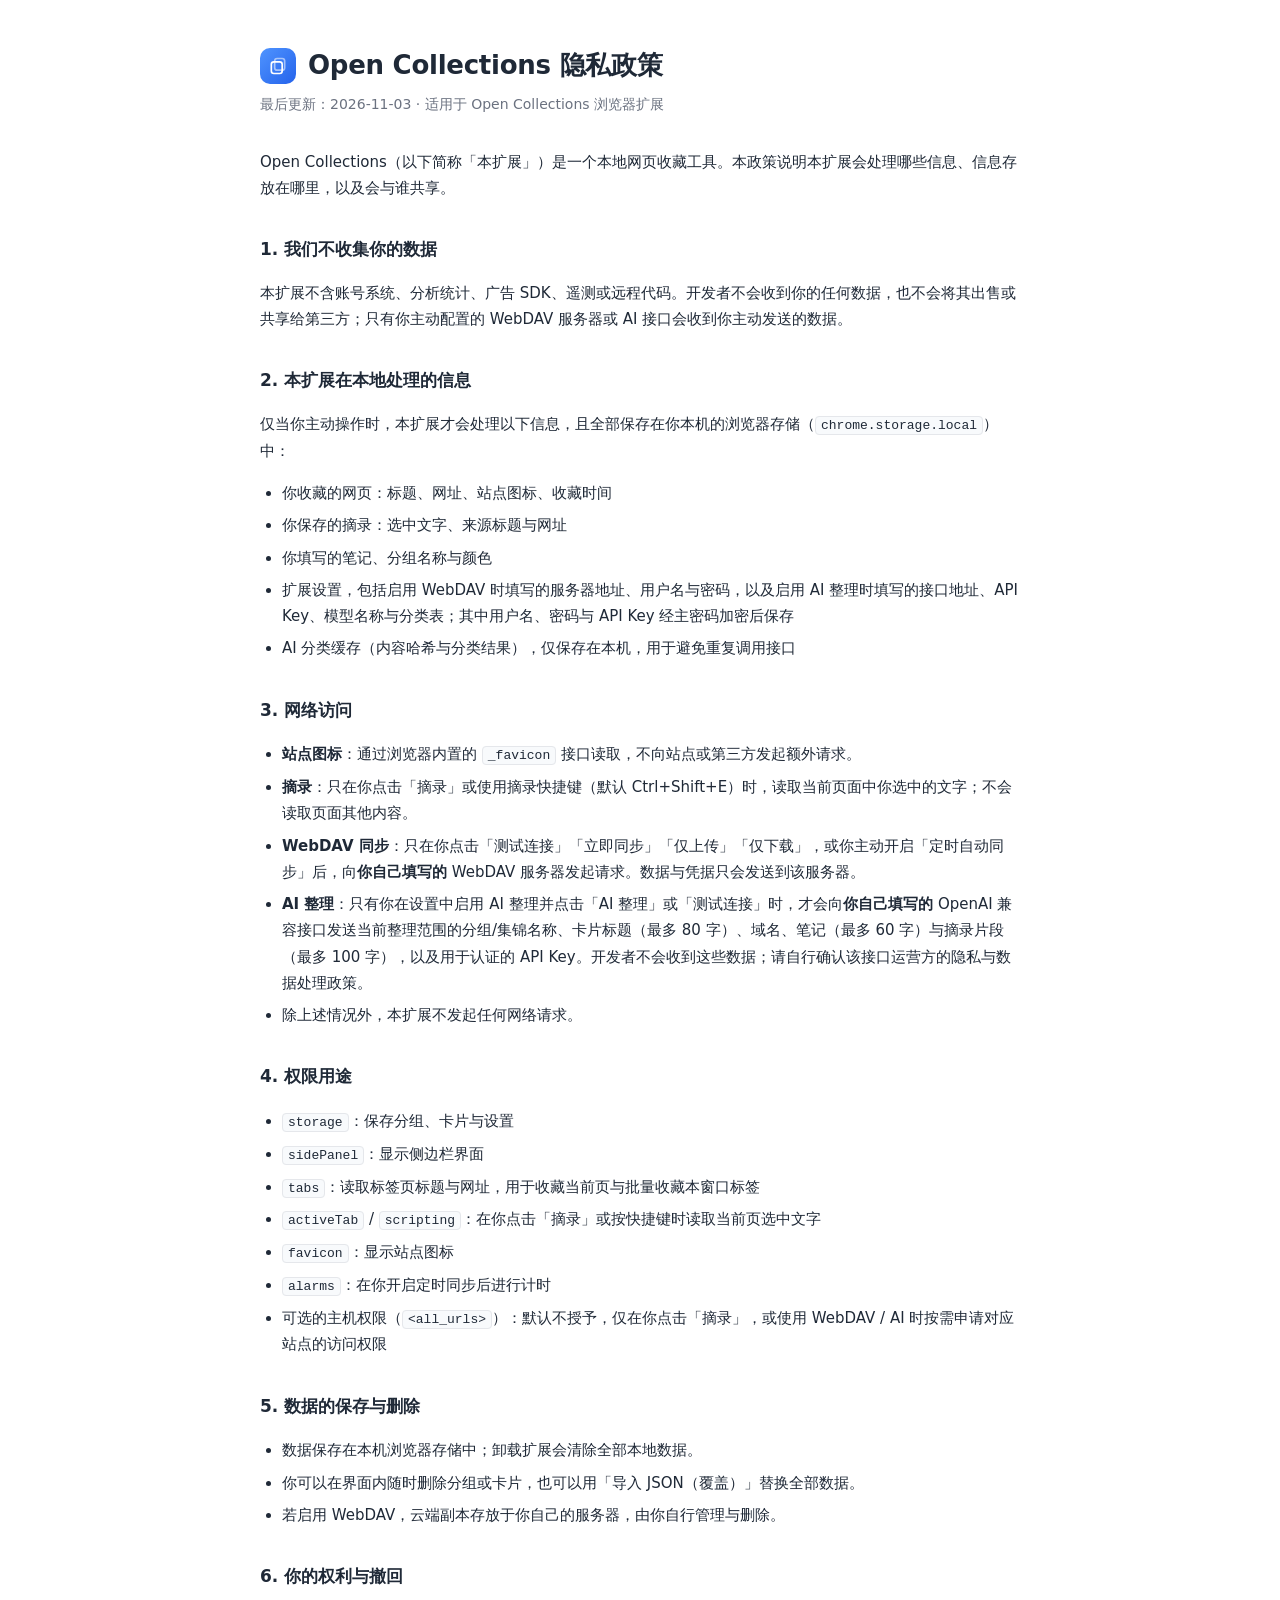
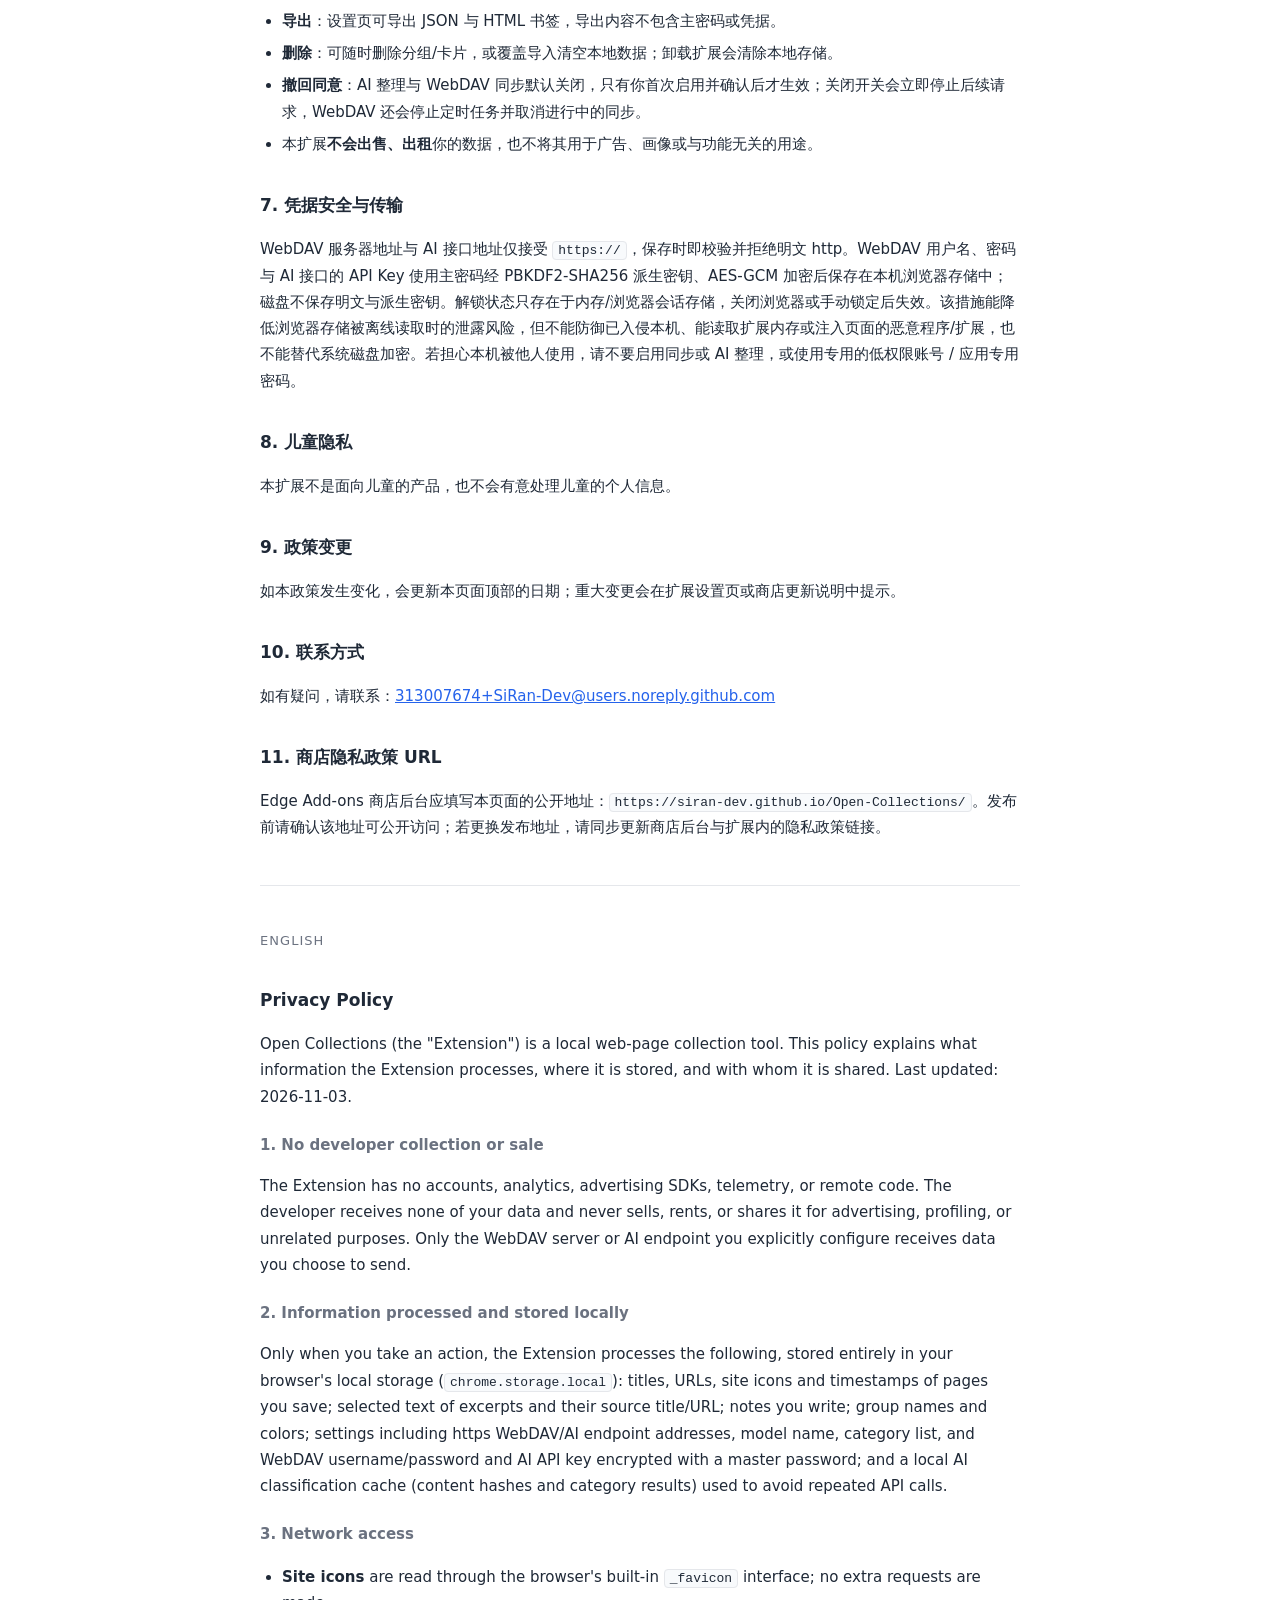
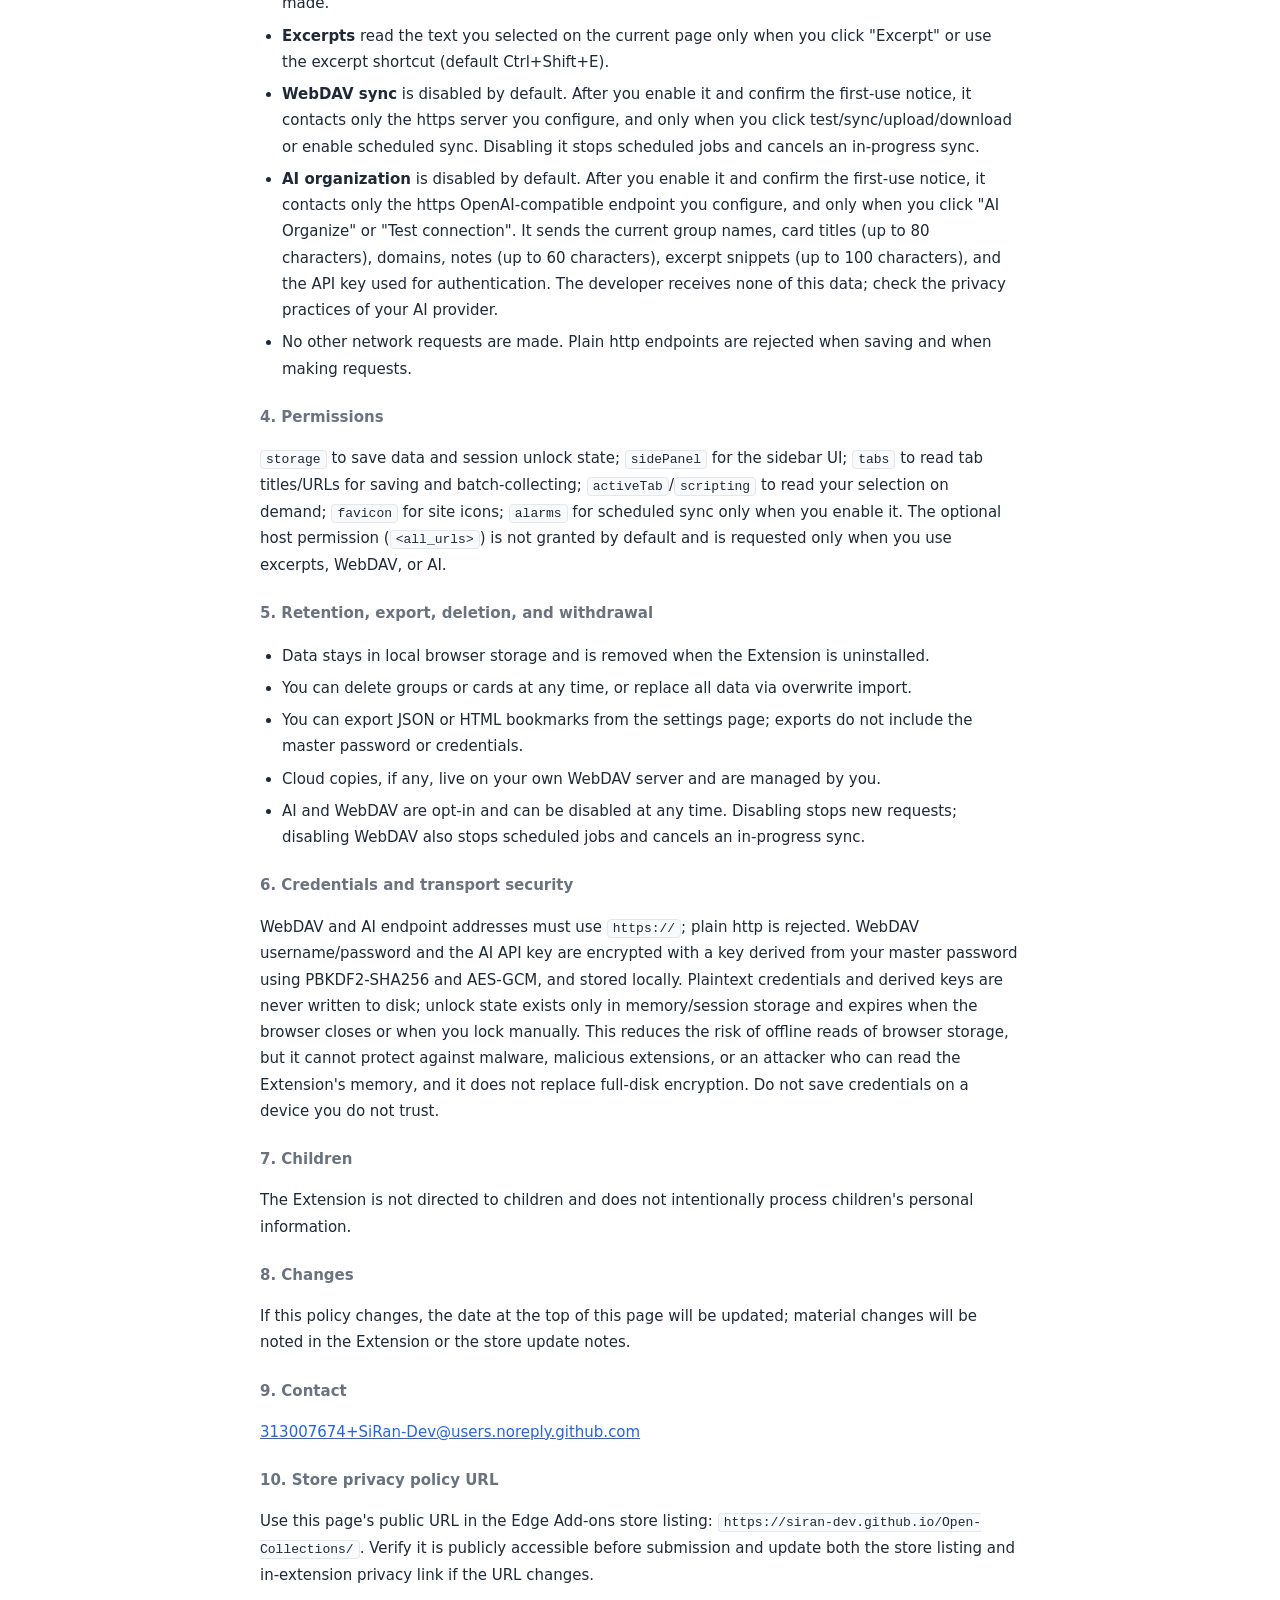
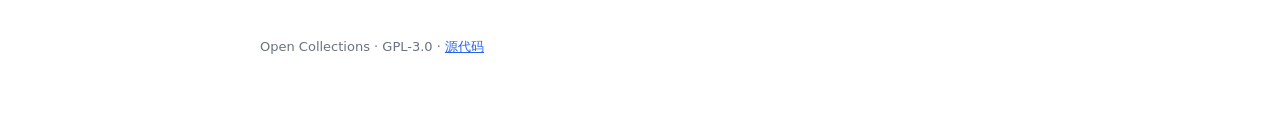
==== docs/index.html @ 5f670948 "fix: 独立窗口 1200×850 并修复分组栏自动消失；统一命令文案 窗口（紧急）：默认 1200×850、屏幕可用区域 92% 上限、bounds schema v2 使旧尺寸记忆失效一次、st" ====
<!DOCTYPE html>
<html lang="zh-CN">
<head>
<meta charset="UTF-8" />
<meta name="viewport" content="width=device-width, initial-scale=1.0" />
<title>Open Collections — 隐私政策 / Privacy Policy</title>
<style>
  :root {
    --bg: #ffffff;
    --fg: #1f2937;
    --muted: #6b7280;
    --line: #e5e7eb;
    --accent: #2563eb;
    --soft: #f8fafc;
  }
  @media (prefers-color-scheme: dark) {
    :root {
      --bg: #0f172a;
      --fg: #e2e8f0;
      --muted: #94a3b8;
      --line: #1e293b;
      --accent: #60a5fa;
      --soft: #111c30;
    }
  }
  * { box-sizing: border-box; }
  body {
    margin: 0;
    padding: 48px 20px 72px;
    background: var(--bg);
    color: var(--fg);
    font-family: -apple-system, BlinkMacSystemFont, "Segoe UI", "Microsoft YaHei", system-ui, sans-serif;
    line-height: 1.75;
    -webkit-font-smoothing: antialiased;
  }
  main { max-width: 760px; margin: 0 auto; }
  header { display: flex; align-items: center; gap: 12px; margin-bottom: 8px; }
  .mark {
    width: 36px; height: 36px; border-radius: 10px;
    background: linear-gradient(135deg, #4f94ff, #2563eb);
    display: flex; align-items: center; justify-content: center;
    flex: none;
  }
  .mark svg { width: 20px; height: 20px; }
  h1 { font-size: 26px; line-height: 1.3; margin: 0; letter-spacing: -.01em; }
  .updated { color: var(--muted); font-size: 14px; margin: 4px 0 32px; }
  h2 { font-size: 17px; margin: 34px 0 10px; }
  h3 { font-size: 15px; margin: 22px 0 8px; color: var(--muted); font-weight: 600; }
  p, li { font-size: 15px; }
  ul { padding-left: 22px; }
  li { margin: 6px 0; }
  a { color: var(--accent); }
  code {
    font-family: ui-monospace, SFMono-Regular, Menlo, Consolas, monospace;
    font-size: 13px;
    background: var(--soft);
    border: 1px solid var(--line);
    border-radius: 4px;
    padding: 1px 5px;
  }
  hr { border: none; border-top: 1px solid var(--line); margin: 44px 0; }
  .lang { color: var(--muted); font-size: 13px; text-transform: uppercase; letter-spacing: .08em; }
  footer { margin-top: 48px; color: var(--muted); font-size: 13px; }
</style>
</head>
<body>
<main>
  <header>
    <span class="mark" aria-hidden="true">
      <svg viewBox="0 0 24 24" fill="none" stroke="#fff" stroke-width="2" stroke-linecap="round" stroke-linejoin="round">
        <rect x="8" y="3" width="12" height="14" rx="3" opacity=".55"/>
        <rect x="4" y="7" width="13" height="14" rx="3"/>
      </svg>
    </span>
    <h1>Open Collections 隐私政策</h1>
  </header>
  <p class="updated">最后更新：2026-11-03 · 适用于 Open Collections 浏览器扩展</p>

  <p>Open Collections（以下简称「本扩展」）是一个本地网页收藏工具。本政策说明本扩展会处理哪些信息、信息存放在哪里，以及会与谁共享。</p>

  <h2>1. 我们不收集你的数据</h2>
  <p>本扩展不含账号系统、分析统计、广告 SDK、遥测或远程代码。开发者不会收到你的任何数据，也不会将其出售或共享给第三方；只有你主动配置的 WebDAV 服务器或 AI 接口会收到你主动发送的数据。</p>

  <h2>2. 本扩展在本地处理的信息</h2>
  <p>仅当你主动操作时，本扩展才会处理以下信息，且全部保存在你本机的浏览器存储（<code>chrome.storage.local</code>）中：</p>
  <ul>
    <li>你收藏的网页：标题、网址、站点图标、收藏时间</li>
    <li>你保存的摘录：选中文字、来源标题与网址</li>
    <li>你填写的笔记、分组名称与颜色</li>
    <li>扩展设置，包括启用 WebDAV 时填写的服务器地址、用户名与密码，以及启用 AI 整理时填写的接口地址、API Key、模型名称与分类表；其中用户名、密码与 API Key 经主密码加密后保存</li>
    <li>AI 分类缓存（内容哈希与分类结果），仅保存在本机，用于避免重复调用接口</li>
</ul>

  <h2>3. 网络访问</h2>
  <ul>
    <li><strong>站点图标</strong>：通过浏览器内置的 <code>_favicon</code> 接口读取，不向站点或第三方发起额外请求。</li>
    <li><strong>摘录</strong>：只在你点击「摘录」或使用摘录快捷键（默认 Ctrl+Shift+E）时，读取当前页面中你选中的文字；不会读取页面其他内容。</li>
    <li><strong>WebDAV 同步</strong>：只在你点击「测试连接」「立即同步」「仅上传」「仅下载」，或你主动开启「定时自动同步」后，向<strong>你自己填写的</strong> WebDAV 服务器发起请求。数据与凭据只会发送到该服务器。</li>
    <li><strong>AI 整理</strong>：只有你在设置中启用 AI 整理并点击「AI 整理」或「测试连接」时，才会向<strong>你自己填写的</strong> OpenAI 兼容接口发送当前整理范围的分组/集锦名称、卡片标题（最多 80 字）、域名、笔记（最多 60 字）与摘录片段（最多 100 字），以及用于认证的 API Key。开发者不会收到这些数据；请自行确认该接口运营方的隐私与数据处理政策。</li>
    <li>除上述情况外，本扩展不发起任何网络请求。</li>
  </ul>

  <h2>4. 权限用途</h2>
  <ul>
    <li><code>storage</code>：保存分组、卡片与设置</li>
    <li><code>sidePanel</code>：显示侧边栏界面</li>
    <li><code>tabs</code>：读取标签页标题与网址，用于收藏当前页与批量收藏本窗口标签</li>
    <li><code>activeTab</code> / <code>scripting</code>：在你点击「摘录」或按快捷键时读取当前页选中文字</li>
    <li><code>favicon</code>：显示站点图标</li>
    <li><code>alarms</code>：在你开启定时同步后进行计时</li>
    <li>可选的主机权限（<code>&lt;all_urls&gt;</code>）：默认不授予，仅在你点击「摘录」，或使用 WebDAV / AI 时按需申请对应站点的访问权限</li>
  </ul>

  <h2>5. 数据的保存与删除</h2>
  <ul>
    <li>数据保存在本机浏览器存储中；卸载扩展会清除全部本地数据。</li>
    <li>你可以在界面内随时删除分组或卡片，也可以用「导入 JSON（覆盖）」替换全部数据。</li>
    <li>若启用 WebDAV，云端副本存放于你自己的服务器，由你自行管理与删除。</li>
  </ul>

  <h2>6. 你的权利与撤回</h2>
  <ul>
    <li><strong>导出</strong>：设置页可导出 JSON 与 HTML 书签，导出内容不包含主密码或凭据。</li>
    <li><strong>删除</strong>：可随时删除分组/卡片，或覆盖导入清空本地数据；卸载扩展会清除本地存储。</li>
    <li><strong>撤回同意</strong>：AI 整理与 WebDAV 同步默认关闭，只有你首次启用并确认后才生效；关闭开关会立即停止后续请求，WebDAV 还会停止定时任务并取消进行中的同步。</li>
    <li>本扩展<strong>不会出售、出租</strong>你的数据，也不将其用于广告、画像或与功能无关的用途。</li>
  </ul>

  <h2>7. 凭据安全与传输</h2>
  <p>WebDAV 服务器地址与 AI 接口地址仅接受 <code>https://</code>，保存时即校验并拒绝明文 http。WebDAV 用户名、密码与 AI 接口的 API Key 使用主密码经 PBKDF2-SHA256 派生密钥、AES-GCM 加密后保存在本机浏览器存储中；磁盘不保存明文与派生密钥。解锁状态只存在于内存/浏览器会话存储，关闭浏览器或手动锁定后失效。该措施能降低浏览器存储被离线读取时的泄露风险，但不能防御已入侵本机、能读取扩展内存或注入页面的恶意程序/扩展，也不能替代系统磁盘加密。若担心本机被他人使用，请不要启用同步或 AI 整理，或使用专用的低权限账号 / 应用专用密码。</p>

  <h2>8. 儿童隐私</h2>
  <p>本扩展不是面向儿童的产品，也不会有意处理儿童的个人信息。</p>

  <h2>9. 政策变更</h2>
  <p>如本政策发生变化，会更新本页面顶部的日期；重大变更会在扩展设置页或商店更新说明中提示。</p>

  <h2>10. 联系方式</h2>
  <p>如有疑问，请联系：<a href="mailto:313007674+SiRan-Dev@users.noreply.github.com">313007674+SiRan-Dev@users.noreply.github.com</a></p>

  <h2>11. 商店隐私政策 URL</h2>
  <p>Edge Add-ons 商店后台应填写本页面的公开地址：<code>https://siran-dev.github.io/Open-Collections/</code>。发布前请确认该地址可公开访问；若更换发布地址，请同步更新商店后台与扩展内的隐私政策链接。</p>

  <hr />

  <p class="lang">English</p>
  <h2>Privacy Policy</h2>
  <p>Open Collections (the "Extension") is a local web-page collection tool. This policy explains what information the Extension processes, where it is stored, and with whom it is shared. Last updated: 2026-11-03.</p>

  <h3>1. No developer collection or sale</h3>
  <p>The Extension has no accounts, analytics, advertising SDKs, telemetry, or remote code. The developer receives none of your data and never sells, rents, or shares it for advertising, profiling, or unrelated purposes. Only the WebDAV server or AI endpoint you explicitly configure receives data you choose to send.</p>

  <h3>2. Information processed and stored locally</h3>
  <p>Only when you take an action, the Extension processes the following, stored entirely in your browser's local storage (<code>chrome.storage.local</code>): titles, URLs, site icons and timestamps of pages you save; selected text of excerpts and their source title/URL; notes you write; group names and colors; settings including https WebDAV/AI endpoint addresses, model name, category list, and WebDAV username/password and AI API key encrypted with a master password; and a local AI classification cache (content hashes and category results) used to avoid repeated API calls.</p>

  <h3>3. Network access</h3>
  <ul>
    <li><strong>Site icons</strong> are read through the browser's built-in <code>_favicon</code> interface; no extra requests are made.</li>
    <li><strong>Excerpts</strong> read the text you selected on the current page only when you click "Excerpt" or use the excerpt shortcut (default Ctrl+Shift+E).</li>
    <li><strong>WebDAV sync</strong> is disabled by default. After you enable it and confirm the first-use notice, it contacts only the https server you configure, and only when you click test/sync/upload/download or enable scheduled sync. Disabling it stops scheduled jobs and cancels an in-progress sync.</li>
    <li><strong>AI organization</strong> is disabled by default. After you enable it and confirm the first-use notice, it contacts only the https OpenAI-compatible endpoint you configure, and only when you click "AI Organize" or "Test connection". It sends the current group names, card titles (up to 80 characters), domains, notes (up to 60 characters), excerpt snippets (up to 100 characters), and the API key used for authentication. The developer receives none of this data; check the privacy practices of your AI provider.</li>
    <li>No other network requests are made. Plain http endpoints are rejected when saving and when making requests.</li>
  </ul>

  <h3>4. Permissions</h3>
  <p><code>storage</code> to save data and session unlock state; <code>sidePanel</code> for the sidebar UI; <code>tabs</code> to read tab titles/URLs for saving and batch-collecting; <code>activeTab</code>/<code>scripting</code> to read your selection on demand; <code>favicon</code> for site icons; <code>alarms</code> for scheduled sync only when you enable it. The optional host permission (<code>&lt;all_urls&gt;</code>) is not granted by default and is requested only when you use excerpts, WebDAV, or AI.</p>

  <h3>5. Retention, export, deletion, and withdrawal</h3>
  <ul>
    <li>Data stays in local browser storage and is removed when the Extension is uninstalled.</li>
    <li>You can delete groups or cards at any time, or replace all data via overwrite import.</li>
    <li>You can export JSON or HTML bookmarks from the settings page; exports do not include the master password or credentials.</li>
    <li>Cloud copies, if any, live on your own WebDAV server and are managed by you.</li>
    <li>AI and WebDAV are opt-in and can be disabled at any time. Disabling stops new requests; disabling WebDAV also stops scheduled jobs and cancels an in-progress sync.</li>
  </ul>

  <h3>6. Credentials and transport security</h3>
  <p>WebDAV and AI endpoint addresses must use <code>https://</code>; plain http is rejected. WebDAV username/password and the AI API key are encrypted with a key derived from your master password using PBKDF2-SHA256 and AES-GCM, and stored locally. Plaintext credentials and derived keys are never written to disk; unlock state exists only in memory/session storage and expires when the browser closes or when you lock manually. This reduces the risk of offline reads of browser storage, but it cannot protect against malware, malicious extensions, or an attacker who can read the Extension's memory, and it does not replace full-disk encryption. Do not save credentials on a device you do not trust.</p>

  <h3>7. Children</h3>
  <p>The Extension is not directed to children and does not intentionally process children's personal information.</p>

  <h3>8. Changes</h3>
  <p>If this policy changes, the date at the top of this page will be updated; material changes will be noted in the Extension or the store update notes.</p>

  <h3>9. Contact</h3>
  <p><a href="mailto:313007674+SiRan-Dev@users.noreply.github.com">313007674+SiRan-Dev@users.noreply.github.com</a></p>

  <h3>10. Store privacy policy URL</h3>
  <p>Use this page's public URL in the Edge Add-ons store listing: <code>https://siran-dev.github.io/Open-Collections/</code>. Verify it is publicly accessible before submission and update both the store listing and in-extension privacy link if the URL changes.</p>

  <footer>Open Collections · GPL-3.0 · <a href="https://github.com/SiRan-Dev/Open-Collections">源代码</a></footer>
</main>
</body>
</html>
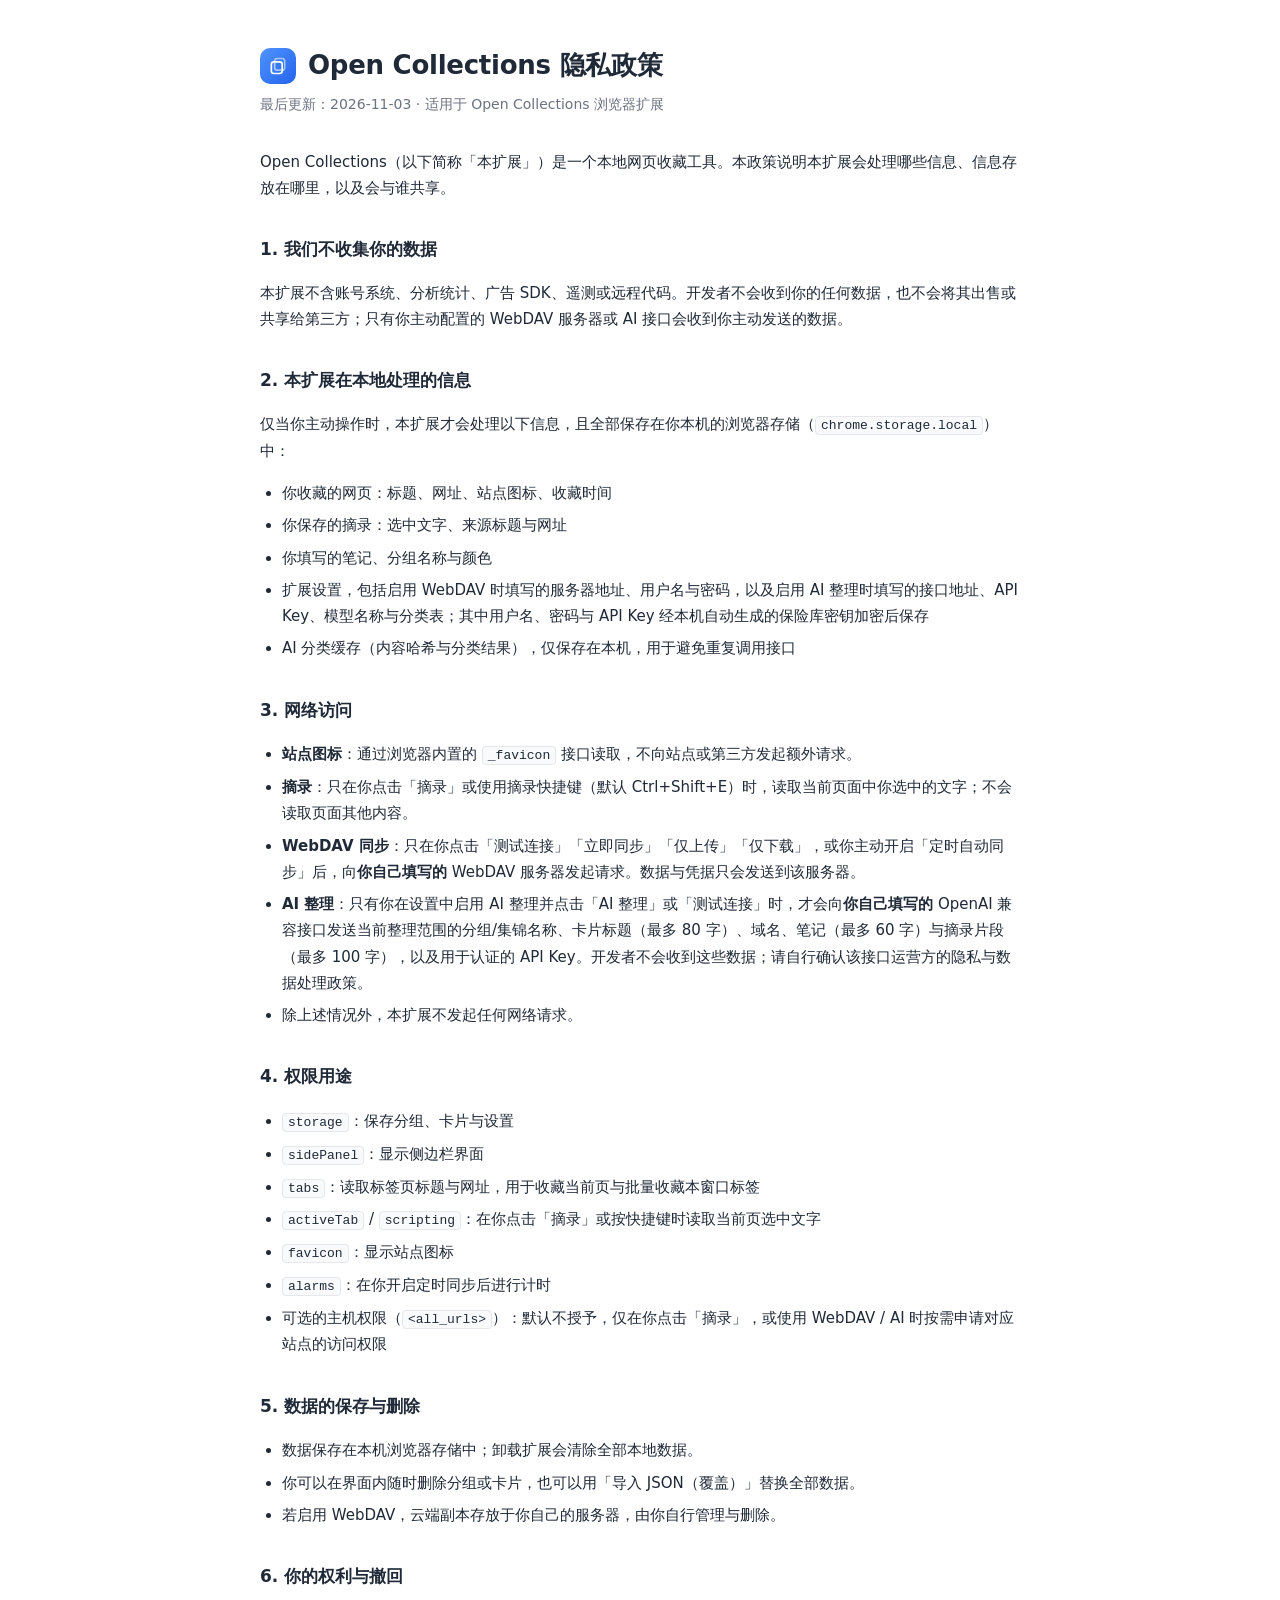
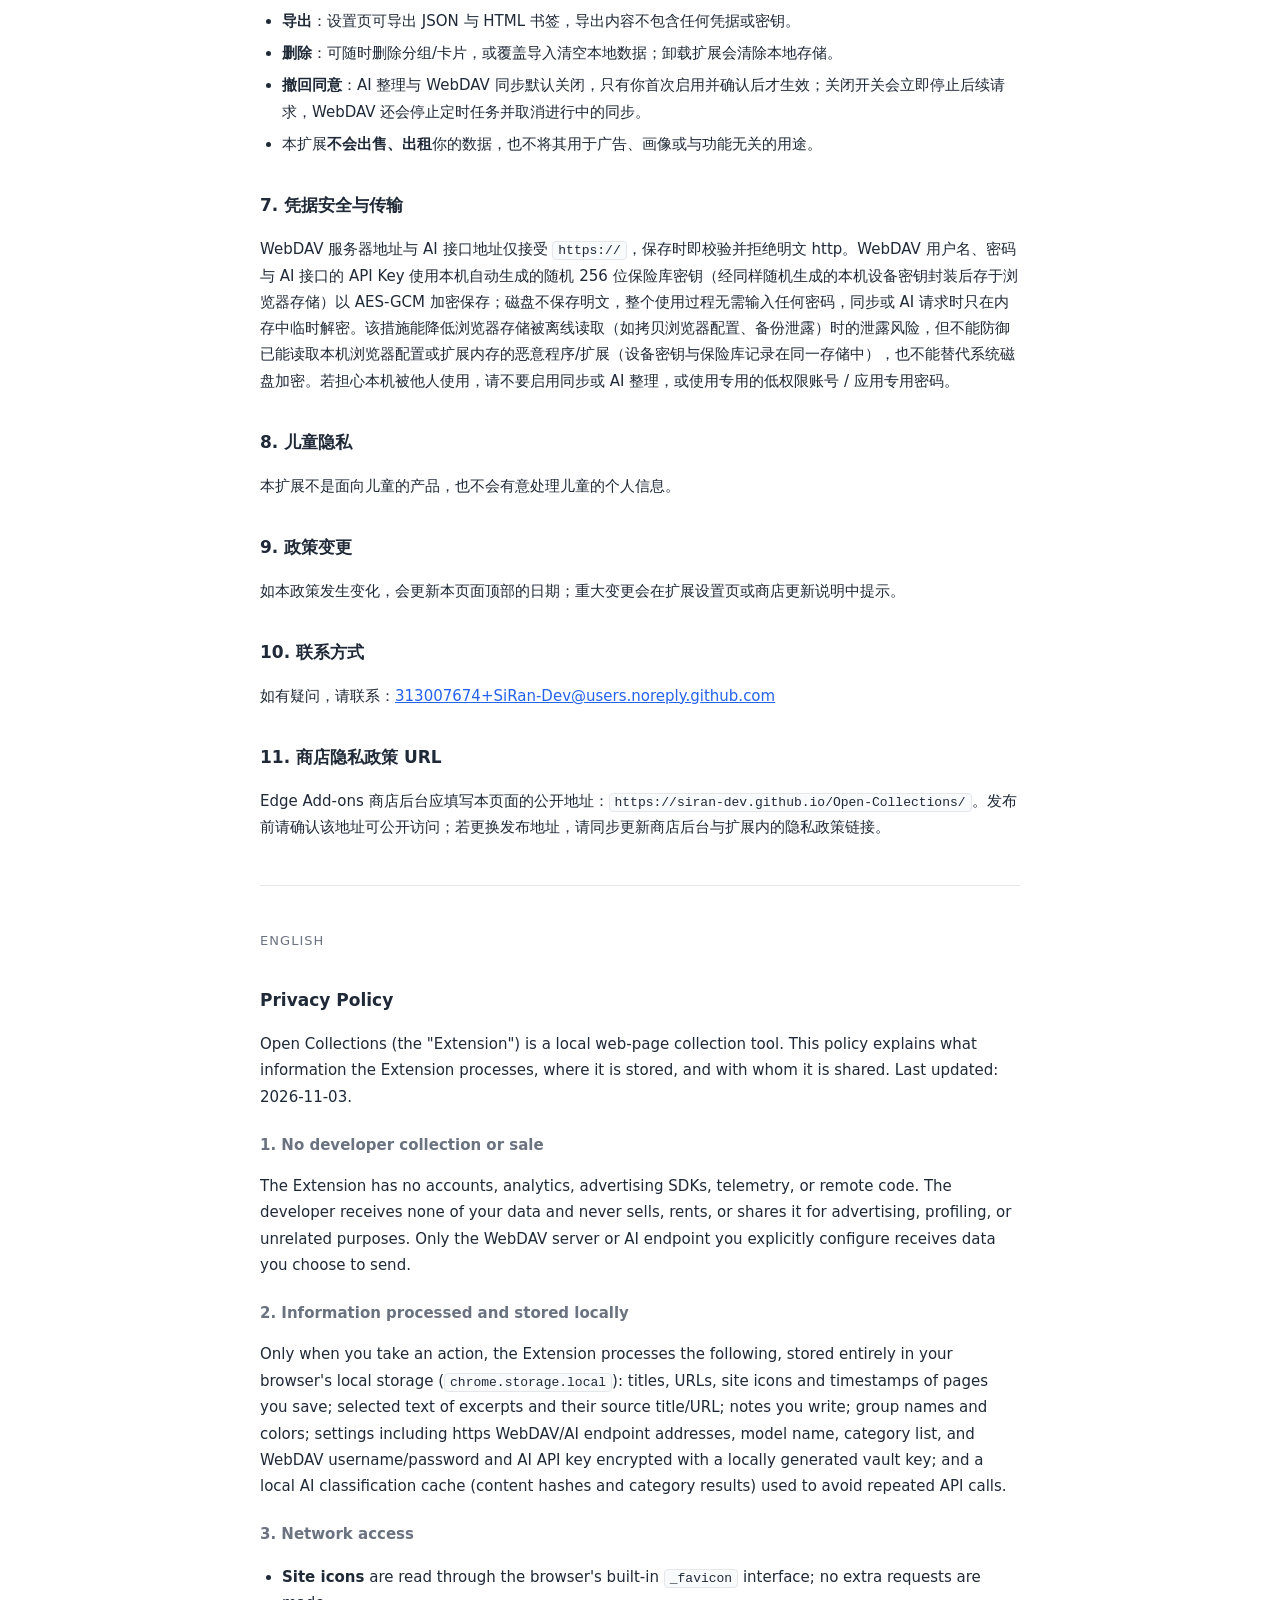
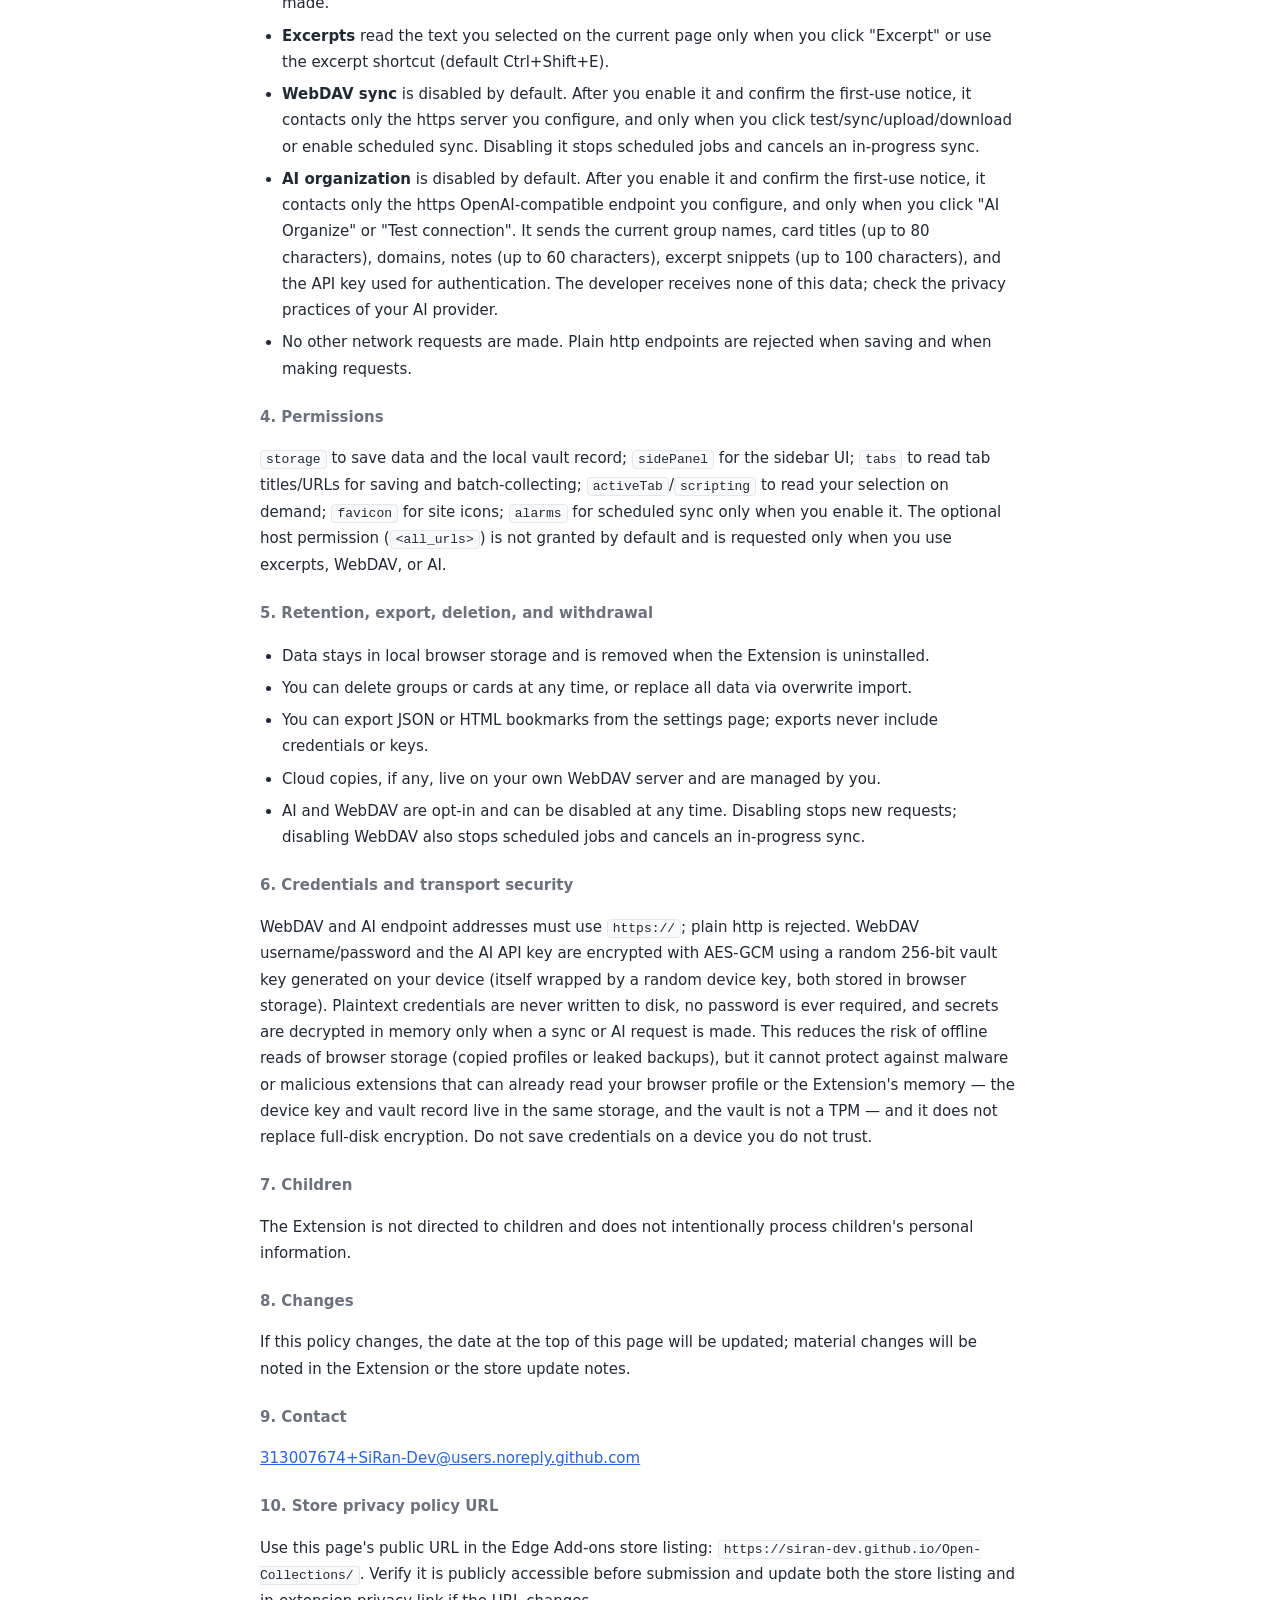
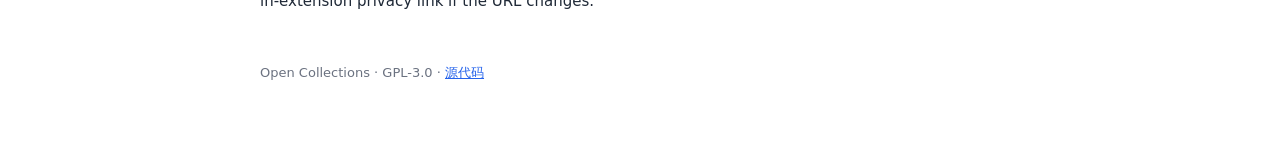
==== commit d761500c: "feat!: 彻底移除主密码，改为免密本地加密保险库 首次保存凭据自动生成随机 256 位保险库密钥，经本机设备密钥封装后存 storage.local（openpocket:vault，schema" ====
--- a/docs/index.html
+++ b/docs/index.html
@@ -87,7 +87,7 @@
     <li>你收藏的网页：标题、网址、站点图标、收藏时间</li>
     <li>你保存的摘录：选中文字、来源标题与网址</li>
     <li>你填写的笔记、分组名称与颜色</li>
-    <li>扩展设置，包括启用 WebDAV 时填写的服务器地址、用户名与密码，以及启用 AI 整理时填写的接口地址、API Key、模型名称与分类表；其中用户名、密码与 API Key 经主密码加密后保存</li>
+    <li>扩展设置，包括启用 WebDAV 时填写的服务器地址、用户名与密码，以及启用 AI 整理时填写的接口地址、API Key、模型名称与分类表；其中用户名、密码与 API Key 经本机自动生成的保险库密钥加密后保存</li>
     <li>AI 分类缓存（内容哈希与分类结果），仅保存在本机，用于避免重复调用接口</li>
 </ul>
 
@@ -120,14 +120,14 @@
 
   <h2>6. 你的权利与撤回</h2>
   <ul>
-    <li><strong>导出</strong>：设置页可导出 JSON 与 HTML 书签，导出内容不包含主密码或凭据。</li>
+    <li><strong>导出</strong>：设置页可导出 JSON 与 HTML 书签，导出内容不包含任何凭据或密钥。</li>
     <li><strong>删除</strong>：可随时删除分组/卡片，或覆盖导入清空本地数据；卸载扩展会清除本地存储。</li>
     <li><strong>撤回同意</strong>：AI 整理与 WebDAV 同步默认关闭，只有你首次启用并确认后才生效；关闭开关会立即停止后续请求，WebDAV 还会停止定时任务并取消进行中的同步。</li>
     <li>本扩展<strong>不会出售、出租</strong>你的数据，也不将其用于广告、画像或与功能无关的用途。</li>
   </ul>
 
   <h2>7. 凭据安全与传输</h2>
-  <p>WebDAV 服务器地址与 AI 接口地址仅接受 <code>https://</code>，保存时即校验并拒绝明文 http。WebDAV 用户名、密码与 AI 接口的 API Key 使用主密码经 PBKDF2-SHA256 派生密钥、AES-GCM 加密后保存在本机浏览器存储中；磁盘不保存明文与派生密钥。解锁状态只存在于内存/浏览器会话存储，关闭浏览器或手动锁定后失效。该措施能降低浏览器存储被离线读取时的泄露风险，但不能防御已入侵本机、能读取扩展内存或注入页面的恶意程序/扩展，也不能替代系统磁盘加密。若担心本机被他人使用，请不要启用同步或 AI 整理，或使用专用的低权限账号 / 应用专用密码。</p>
+  <p>WebDAV 服务器地址与 AI 接口地址仅接受 <code>https://</code>，保存时即校验并拒绝明文 http。WebDAV 用户名、密码与 AI 接口的 API Key 使用本机自动生成的随机 256 位保险库密钥（经同样随机生成的本机设备密钥封装后存于浏览器存储）以 AES-GCM 加密保存；磁盘不保存明文，整个使用过程无需输入任何密码，同步或 AI 请求时只在内存中临时解密。该措施能降低浏览器存储被离线读取（如拷贝浏览器配置、备份泄露）时的泄露风险，但不能防御已能读取本机浏览器配置或扩展内存的恶意程序/扩展（设备密钥与保险库记录在同一存储中），也不能替代系统磁盘加密。若担心本机被他人使用，请不要启用同步或 AI 整理，或使用专用的低权限账号 / 应用专用密码。</p>
 
   <h2>8. 儿童隐私</h2>
   <p>本扩展不是面向儿童的产品，也不会有意处理儿童的个人信息。</p>
@@ -151,7 +151,7 @@
   <p>The Extension has no accounts, analytics, advertising SDKs, telemetry, or remote code. The developer receives none of your data and never sells, rents, or shares it for advertising, profiling, or unrelated purposes. Only the WebDAV server or AI endpoint you explicitly configure receives data you choose to send.</p>
 
   <h3>2. Information processed and stored locally</h3>
-  <p>Only when you take an action, the Extension processes the following, stored entirely in your browser's local storage (<code>chrome.storage.local</code>): titles, URLs, site icons and timestamps of pages you save; selected text of excerpts and their source title/URL; notes you write; group names and colors; settings including https WebDAV/AI endpoint addresses, model name, category list, and WebDAV username/password and AI API key encrypted with a master password; and a local AI classification cache (content hashes and category results) used to avoid repeated API calls.</p>
+  <p>Only when you take an action, the Extension processes the following, stored entirely in your browser's local storage (<code>chrome.storage.local</code>): titles, URLs, site icons and timestamps of pages you save; selected text of excerpts and their source title/URL; notes you write; group names and colors; settings including https WebDAV/AI endpoint addresses, model name, category list, and WebDAV username/password and AI API key encrypted with a locally generated vault key; and a local AI classification cache (content hashes and category results) used to avoid repeated API calls.</p>
 
   <h3>3. Network access</h3>
   <ul>
@@ -163,19 +163,19 @@
   </ul>
 
   <h3>4. Permissions</h3>
-  <p><code>storage</code> to save data and session unlock state; <code>sidePanel</code> for the sidebar UI; <code>tabs</code> to read tab titles/URLs for saving and batch-collecting; <code>activeTab</code>/<code>scripting</code> to read your selection on demand; <code>favicon</code> for site icons; <code>alarms</code> for scheduled sync only when you enable it. The optional host permission (<code>&lt;all_urls&gt;</code>) is not granted by default and is requested only when you use excerpts, WebDAV, or AI.</p>
+  <p><code>storage</code> to save data and the local vault record; <code>sidePanel</code> for the sidebar UI; <code>tabs</code> to read tab titles/URLs for saving and batch-collecting; <code>activeTab</code>/<code>scripting</code> to read your selection on demand; <code>favicon</code> for site icons; <code>alarms</code> for scheduled sync only when you enable it. The optional host permission (<code>&lt;all_urls&gt;</code>) is not granted by default and is requested only when you use excerpts, WebDAV, or AI.</p>
 
   <h3>5. Retention, export, deletion, and withdrawal</h3>
   <ul>
     <li>Data stays in local browser storage and is removed when the Extension is uninstalled.</li>
     <li>You can delete groups or cards at any time, or replace all data via overwrite import.</li>
-    <li>You can export JSON or HTML bookmarks from the settings page; exports do not include the master password or credentials.</li>
+    <li>You can export JSON or HTML bookmarks from the settings page; exports never include credentials or keys.</li>
     <li>Cloud copies, if any, live on your own WebDAV server and are managed by you.</li>
     <li>AI and WebDAV are opt-in and can be disabled at any time. Disabling stops new requests; disabling WebDAV also stops scheduled jobs and cancels an in-progress sync.</li>
   </ul>
 
   <h3>6. Credentials and transport security</h3>
-  <p>WebDAV and AI endpoint addresses must use <code>https://</code>; plain http is rejected. WebDAV username/password and the AI API key are encrypted with a key derived from your master password using PBKDF2-SHA256 and AES-GCM, and stored locally. Plaintext credentials and derived keys are never written to disk; unlock state exists only in memory/session storage and expires when the browser closes or when you lock manually. This reduces the risk of offline reads of browser storage, but it cannot protect against malware, malicious extensions, or an attacker who can read the Extension's memory, and it does not replace full-disk encryption. Do not save credentials on a device you do not trust.</p>
+  <p>WebDAV and AI endpoint addresses must use <code>https://</code>; plain http is rejected. WebDAV username/password and the AI API key are encrypted with AES-GCM using a random 256-bit vault key generated on your device (itself wrapped by a random device key, both stored in browser storage). Plaintext credentials are never written to disk, no password is ever required, and secrets are decrypted in memory only when a sync or AI request is made. This reduces the risk of offline reads of browser storage (copied profiles or leaked backups), but it cannot protect against malware or malicious extensions that can already read your browser profile or the Extension's memory — the device key and vault record live in the same storage, and the vault is not a TPM — and it does not replace full-disk encryption. Do not save credentials on a device you do not trust.</p>
 
   <h3>7. Children</h3>
   <p>The Extension is not directed to children and does not intentionally process children's personal information.</p>
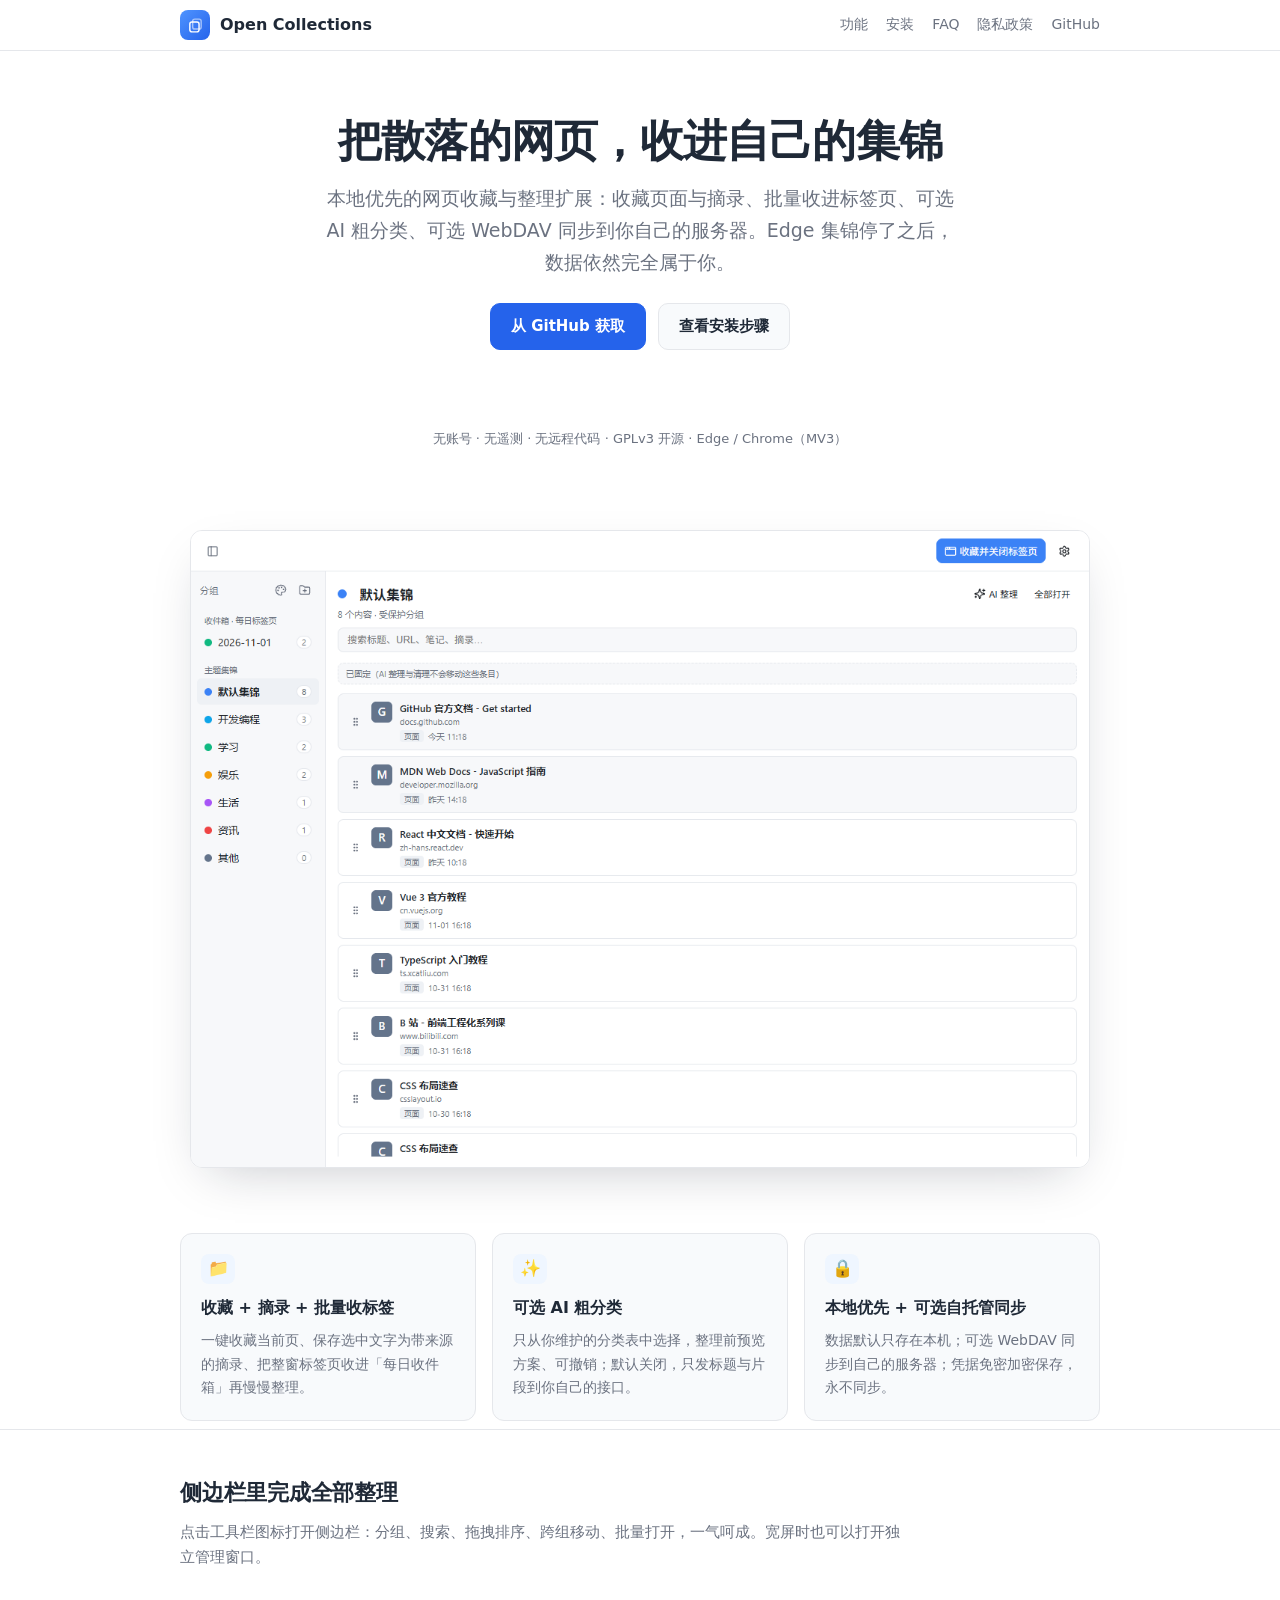
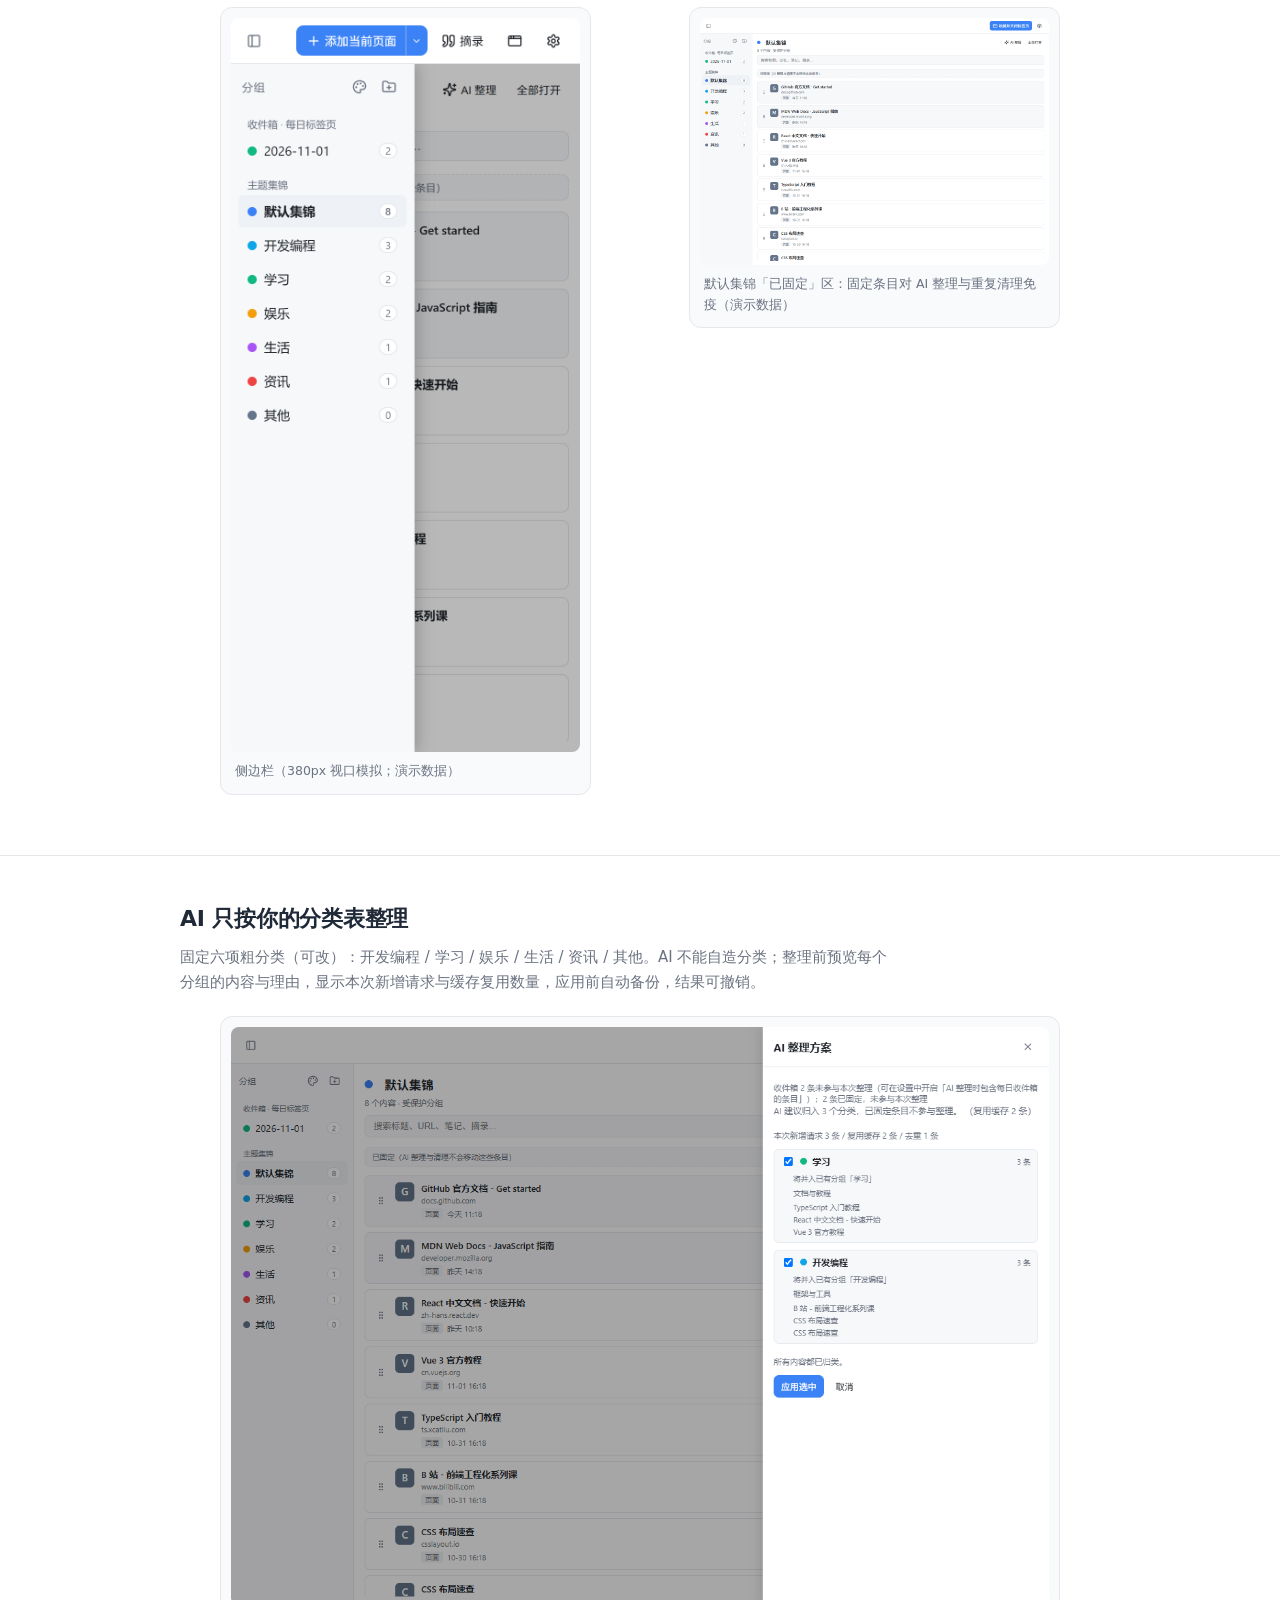
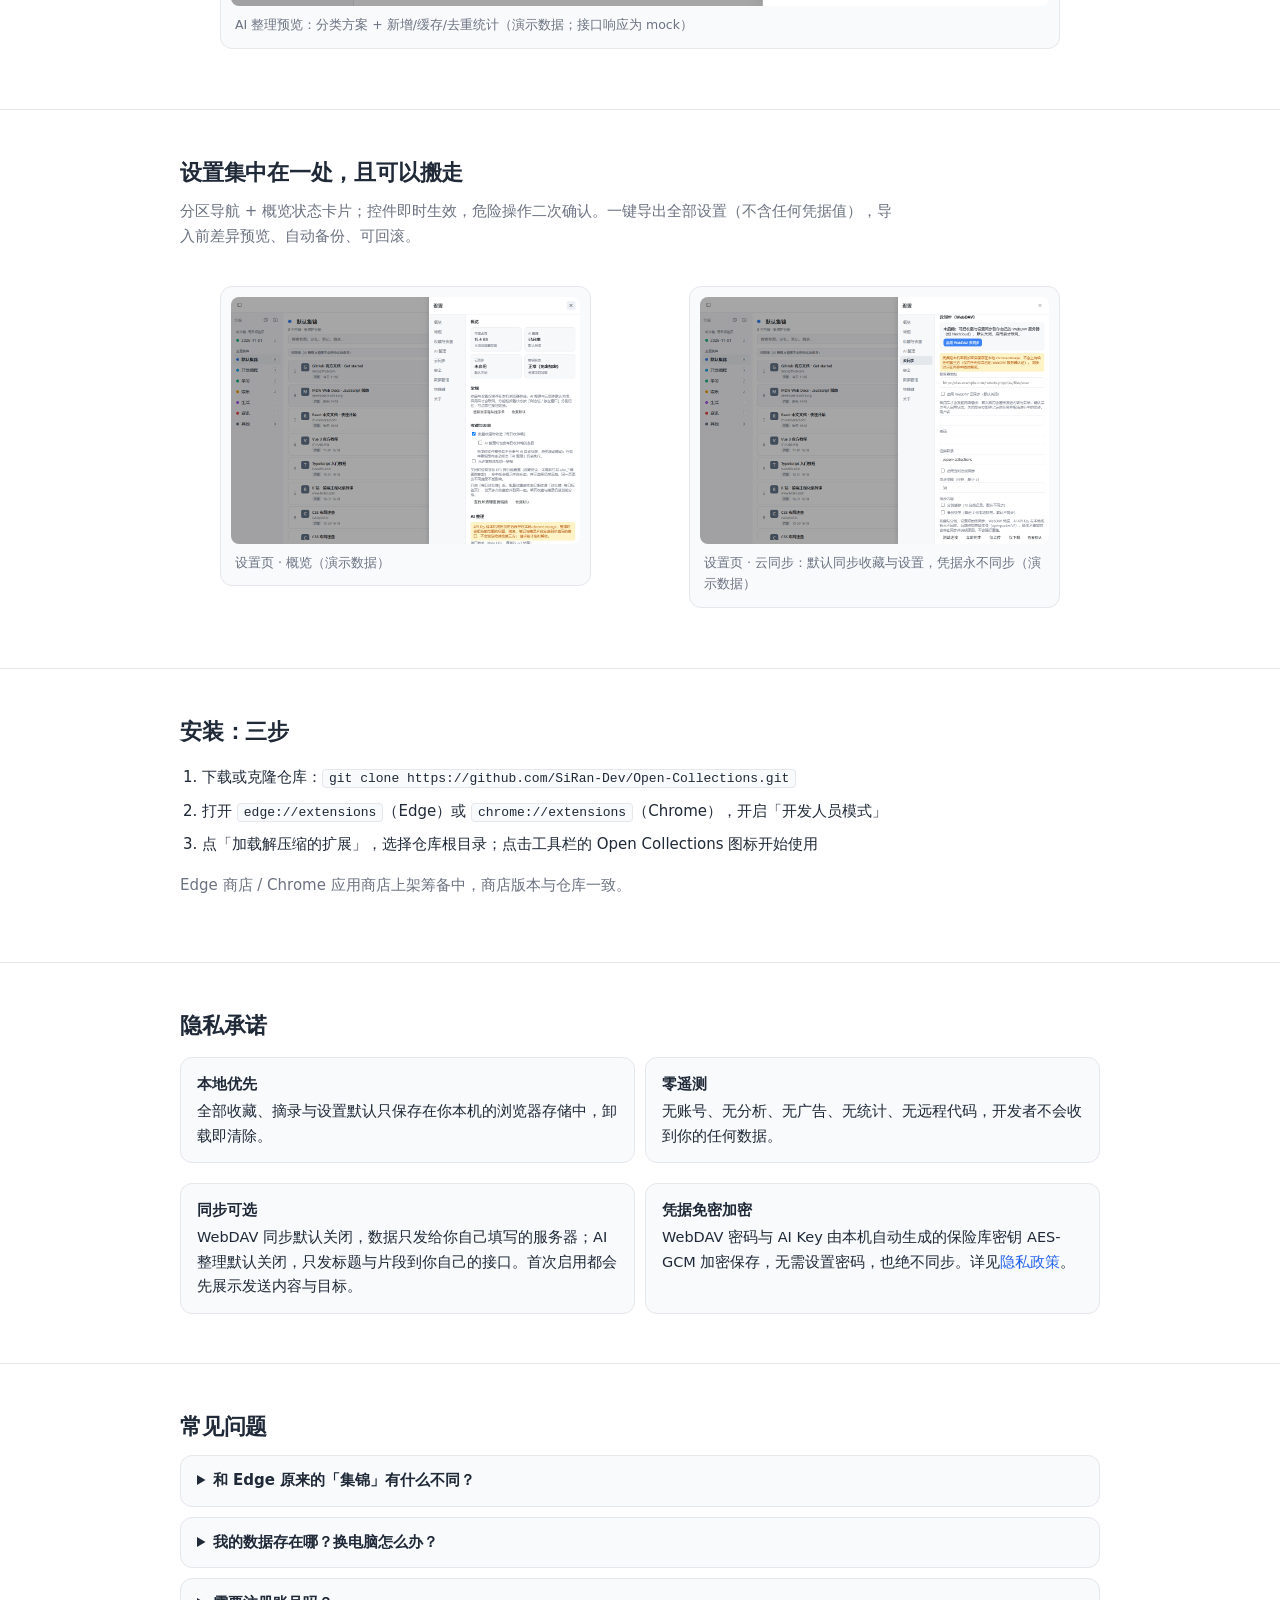
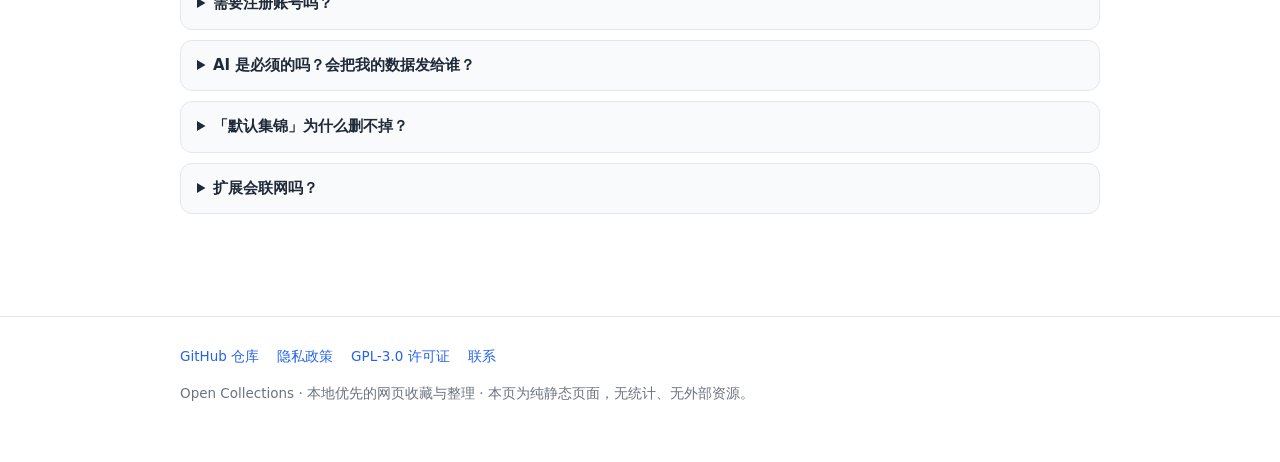
==== commit c83fd1d2: "docs: GitHub Pages 站点拆分——index 介绍首页 + privacy 隐私政策 docs/index.html 改为产品介绍首页：首屏价值主张与 CTA、三个核心卖点卡、功能分区" ====
--- a/docs/index.html
+++ b/docs/index.html
@@ -3,7 +3,8 @@
 <head>
 <meta charset="UTF-8" />
 <meta name="viewport" content="width=device-width, initial-scale=1.0" />
-<title>Open Collections — 隐私政策 / Privacy Policy</title>
+<title>Open Collections — 本地优先的网页收藏与整理</title>
+<meta name="description" content="替代 Edge 集锦的本地网页收藏扩展：收藏页面与摘录、批量收标签页、可选 AI 粗分类、可选 WebDAV 自托管同步、免密本地加密。无账号、无遥测、GPLv3 开源。" />
 <style>
   :root {
     --bg: #ffffff;
@@ -11,7 +12,9 @@
     --muted: #6b7280;
     --line: #e5e7eb;
     --accent: #2563eb;
+    --accent-soft: #eff6ff;
     --soft: #f8fafc;
+    --radius: 12px;
   }
   @media (prefers-color-scheme: dark) {
     :root {
@@ -20,176 +23,304 @@
       --muted: #94a3b8;
       --line: #1e293b;
       --accent: #60a5fa;
+      --accent-soft: #17233d;
       --soft: #111c30;
     }
   }
   * { box-sizing: border-box; }
+  html { scroll-behavior: smooth; }
   body {
     margin: 0;
-    padding: 48px 20px 72px;
     background: var(--bg);
     color: var(--fg);
     font-family: -apple-system, BlinkMacSystemFont, "Segoe UI", "Microsoft YaHei", system-ui, sans-serif;
-    line-height: 1.75;
+    line-height: 1.7;
     -webkit-font-smoothing: antialiased;
   }
-  main { max-width: 760px; margin: 0 auto; }
-  header { display: flex; align-items: center; gap: 12px; margin-bottom: 8px; }
+  a { color: var(--accent); text-decoration: none; }
+  a:hover { text-decoration: underline; }
+  img { max-width: 100%; height: auto; }
+  .wrap { max-width: 960px; margin: 0 auto; padding: 0 20px; }
+
+  /* 顶部导航 */
+  header.site {
+    position: sticky; top: 0; z-index: 10;
+    background: color-mix(in srgb, var(--bg) 88%, transparent);
+    backdrop-filter: blur(8px);
+    border-bottom: 1px solid var(--line);
+  }
+  header.site .wrap {
+    display: flex; align-items: center; justify-content: space-between;
+    padding-top: 10px; padding-bottom: 10px;
+  }
+  .brand { display: flex; align-items: center; gap: 10px; font-weight: 700; color: var(--fg); }
+  .brand:hover { text-decoration: none; }
   .mark {
-    width: 36px; height: 36px; border-radius: 10px;
+    width: 30px; height: 30px; border-radius: 8px; flex: none;
     background: linear-gradient(135deg, #4f94ff, #2563eb);
-    display: flex; align-items: center; justify-content: center;
-    flex: none;
-  }
-  .mark svg { width: 20px; height: 20px; }
-  h1 { font-size: 26px; line-height: 1.3; margin: 0; letter-spacing: -.01em; }
-  .updated { color: var(--muted); font-size: 14px; margin: 4px 0 32px; }
-  h2 { font-size: 17px; margin: 34px 0 10px; }
-  h3 { font-size: 15px; margin: 22px 0 8px; color: var(--muted); font-weight: 600; }
-  p, li { font-size: 15px; }
-  ul { padding-left: 22px; }
-  li { margin: 6px 0; }
-  a { color: var(--accent); }
-  code {
+    display: inline-flex; align-items: center; justify-content: center;
+  }
+  .mark svg { width: 17px; height: 17px; }
+  nav.site { display: flex; gap: 18px; font-size: 14px; }
+  nav.site a { color: var(--muted); }
+  nav.site a:hover { color: var(--accent); text-decoration: none; }
+  @media (max-width: 640px) { nav.site { gap: 12px; font-size: 13px; } }
+
+  /* 首屏 */
+  .hero { padding: 64px 0 40px; text-align: center; }
+  .hero h1 { font-size: clamp(28px, 5vw, 44px); line-height: 1.2; margin: 0 0 14px; letter-spacing: -.02em; }
+  .hero .tagline { font-size: clamp(15px, 2.2vw, 19px); color: var(--muted); max-width: 640px; margin: 0 auto 24px; }
+  .hero .cta { display: flex; gap: 12px; justify-content: center; flex-wrap: wrap; }
+  .btn {
+    display: inline-flex; align-items: center; gap: 8px;
+    padding: 10px 20px; border-radius: 10px; font-size: 15px; font-weight: 600;
+    border: 1px solid var(--line); color: var(--fg); background: var(--soft);
+  }
+  .btn-primary { background: var(--accent); border-color: var(--accent); color: #fff; }
+  .btn:hover { text-decoration: none; filter: brightness(1.04); }
+  .hero .meta { margin-top: 14px; font-size: 13px; color: var(--muted); }
+  .hero-shot { margin: 40px auto 0; max-width: 900px; }
+  .hero-shot img {
+    border-radius: var(--radius);
+    border: 1px solid var(--line);
+    box-shadow: 0 18px 50px -20px rgba(15, 23, 42, .25);
+  }
+
+  /* 卖点卡 */
+  .points { display: grid; grid-template-columns: repeat(3, 1fr); gap: 16px; padding: 16px 0 8px; }
+  @media (max-width: 760px) { .points { grid-template-columns: 1fr; } }
+  .point {
+    border: 1px solid var(--line); border-radius: var(--radius);
+    background: var(--soft); padding: 20px;
+  }
+  .point h3 { margin: 0 0 8px; font-size: 16px; }
+  .point p { margin: 0; font-size: 14px; color: var(--muted); }
+  .point .pico {
+    width: 34px; height: 30px; border-radius: 8px; margin-bottom: 10px;
+    background: var(--accent-soft); color: var(--accent);
+    display: flex; align-items: center; justify-content: center; font-size: 17px;
+  }
+
+  /* 功能分区 */
+  section.feat { padding: 44px 0; border-top: 1px solid var(--line); }
+  section.feat h2 { font-size: 22px; margin: 0 0 8px; letter-spacing: -.01em; }
+  section.feat .lead { color: var(--muted); margin: 0 0 20px; max-width: 720px; font-size: 15px; }
+  .shot {
+    border: 1px solid var(--line); border-radius: var(--radius);
+    background: var(--soft); padding: 10px;
+  }
+  .shot img { border-radius: 8px; display: block; width: 100%; }
+  .shot figcaption { font-size: 12.5px; color: var(--muted); padding: 8px 4px 2px; }
+  .feat ul { margin: 0; padding-left: 20px; color: var(--fg); font-size: 14.5px; }
+  .feat li { margin: 5px 0; }
+  .grid2 { display: grid; grid-template-columns: 1fr 1fr; gap: 18px; align-items: start; }
+  @media (max-width: 760px) { .grid2 { grid-template-columns: 1fr; } }
+
+  /* 安装 */
+  .install ol { padding-left: 22px; font-size: 15px; }
+  .install li { margin: 8px 0; }
+  .install code {
     font-family: ui-monospace, SFMono-Regular, Menlo, Consolas, monospace;
-    font-size: 13px;
-    background: var(--soft);
-    border: 1px solid var(--line);
-    border-radius: 4px;
-    padding: 1px 5px;
-  }
-  hr { border: none; border-top: 1px solid var(--line); margin: 44px 0; }
-  .lang { color: var(--muted); font-size: 13px; text-transform: uppercase; letter-spacing: .08em; }
-  footer { margin-top: 48px; color: var(--muted); font-size: 13px; }
+    font-size: 13px; background: var(--soft); border: 1px solid var(--line);
+    border-radius: 4px; padding: 1px 6px;
+  }
+
+  /* 隐私承诺 */
+  .promise { border-top: 1px solid var(--line); }
+  .promise ul { list-style: none; padding: 0; margin: 0; display: grid; grid-template-columns: repeat(2, 1fr); gap: 10px; }
+  @media (max-width: 640px) { .promise ul { grid-template-columns: 1fr; } }
+  .promise li {
+    border: 1px solid var(--line); border-radius: var(--radius);
+    background: var(--soft); padding: 14px 16px; font-size: 14.5px;
+  }
+  .promise li b { display: block; margin-bottom: 2px; }
+
+  /* FAQ */
+  details {
+    border: 1px solid var(--line); border-radius: var(--radius);
+    background: var(--soft); padding: 12px 16px; margin: 10px 0;
+  }
+  details summary { cursor: pointer; font-weight: 600; font-size: 15px; }
+  details summary:focus-visible { outline: 2px solid var(--accent); outline-offset: 2px; }
+  details p { margin: 8px 0 4px; color: var(--muted); font-size: 14.5px; }
+
+  footer.site {
+    border-top: 1px solid var(--line); margin-top: 48px;
+    padding: 28px 0 44px; color: var(--muted); font-size: 13.5px;
+  }
+  footer.site .links { display: flex; gap: 18px; flex-wrap: wrap; margin-bottom: 8px; }
 </style>
 </head>
 <body>
+
+<header class="site">
+  <div class="wrap">
+    <a class="brand" href="./">
+      <span class="mark" aria-hidden="true">
+        <svg viewBox="0 0 24 24" fill="none" stroke="#fff" stroke-width="2" stroke-linecap="round" stroke-linejoin="round">
+          <rect x="8" y="3" width="12" height="14" rx="3" opacity=".55"/>
+          <rect x="4" y="7" width="13" height="14" rx="3"/>
+        </svg>
+      </span>
+      Open Collections
+    </a>
+    <nav class="site">
+      <a href="#features">功能</a>
+      <a href="#install">安装</a>
+      <a href="#faq">FAQ</a>
+      <a href="privacy.html">隐私政策</a>
+      <a href="https://github.com/SiRan-Dev/Open-Collections">GitHub</a>
+    </nav>
+  </div>
+</header>
+
 <main>
-  <header>
-    <span class="mark" aria-hidden="true">
-      <svg viewBox="0 0 24 24" fill="none" stroke="#fff" stroke-width="2" stroke-linecap="round" stroke-linejoin="round">
-        <rect x="8" y="3" width="12" height="14" rx="3" opacity=".55"/>
-        <rect x="4" y="7" width="13" height="14" rx="3"/>
-      </svg>
-    </span>
-    <h1>Open Collections 隐私政策</h1>
-  </header>
-  <p class="updated">最后更新：2026-11-03 · 适用于 Open Collections 浏览器扩展</p>
-
-  <p>Open Collections（以下简称「本扩展」）是一个本地网页收藏工具。本政策说明本扩展会处理哪些信息、信息存放在哪里，以及会与谁共享。</p>
-
-  <h2>1. 我们不收集你的数据</h2>
-  <p>本扩展不含账号系统、分析统计、广告 SDK、遥测或远程代码。开发者不会收到你的任何数据，也不会将其出售或共享给第三方；只有你主动配置的 WebDAV 服务器或 AI 接口会收到你主动发送的数据。</p>
-
-  <h2>2. 本扩展在本地处理的信息</h2>
-  <p>仅当你主动操作时，本扩展才会处理以下信息，且全部保存在你本机的浏览器存储（<code>chrome.storage.local</code>）中：</p>
-  <ul>
-    <li>你收藏的网页：标题、网址、站点图标、收藏时间</li>
-    <li>你保存的摘录：选中文字、来源标题与网址</li>
-    <li>你填写的笔记、分组名称与颜色</li>
-    <li>扩展设置，包括启用 WebDAV 时填写的服务器地址、用户名与密码，以及启用 AI 整理时填写的接口地址、API Key、模型名称与分类表；其中用户名、密码与 API Key 经本机自动生成的保险库密钥加密后保存</li>
-    <li>AI 分类缓存（内容哈希与分类结果），仅保存在本机，用于避免重复调用接口</li>
-</ul>
-
-  <h2>3. 网络访问</h2>
-  <ul>
-    <li><strong>站点图标</strong>：通过浏览器内置的 <code>_favicon</code> 接口读取，不向站点或第三方发起额外请求。</li>
-    <li><strong>摘录</strong>：只在你点击「摘录」或使用摘录快捷键（默认 Ctrl+Shift+E）时，读取当前页面中你选中的文字；不会读取页面其他内容。</li>
-    <li><strong>WebDAV 同步</strong>：只在你点击「测试连接」「立即同步」「仅上传」「仅下载」，或你主动开启「定时自动同步」后，向<strong>你自己填写的</strong> WebDAV 服务器发起请求。数据与凭据只会发送到该服务器。</li>
-    <li><strong>AI 整理</strong>：只有你在设置中启用 AI 整理并点击「AI 整理」或「测试连接」时，才会向<strong>你自己填写的</strong> OpenAI 兼容接口发送当前整理范围的分组/集锦名称、卡片标题（最多 80 字）、域名、笔记（最多 60 字）与摘录片段（最多 100 字），以及用于认证的 API Key。开发者不会收到这些数据；请自行确认该接口运营方的隐私与数据处理政策。</li>
-    <li>除上述情况外，本扩展不发起任何网络请求。</li>
-  </ul>
-
-  <h2>4. 权限用途</h2>
-  <ul>
-    <li><code>storage</code>：保存分组、卡片与设置</li>
-    <li><code>sidePanel</code>：显示侧边栏界面</li>
-    <li><code>tabs</code>：读取标签页标题与网址，用于收藏当前页与批量收藏本窗口标签</li>
-    <li><code>activeTab</code> / <code>scripting</code>：在你点击「摘录」或按快捷键时读取当前页选中文字</li>
-    <li><code>favicon</code>：显示站点图标</li>
-    <li><code>alarms</code>：在你开启定时同步后进行计时</li>
-    <li>可选的主机权限（<code>&lt;all_urls&gt;</code>）：默认不授予，仅在你点击「摘录」，或使用 WebDAV / AI 时按需申请对应站点的访问权限</li>
-  </ul>
-
-  <h2>5. 数据的保存与删除</h2>
-  <ul>
-    <li>数据保存在本机浏览器存储中；卸载扩展会清除全部本地数据。</li>
-    <li>你可以在界面内随时删除分组或卡片，也可以用「导入 JSON（覆盖）」替换全部数据。</li>
-    <li>若启用 WebDAV，云端副本存放于你自己的服务器，由你自行管理与删除。</li>
-  </ul>
-
-  <h2>6. 你的权利与撤回</h2>
-  <ul>
-    <li><strong>导出</strong>：设置页可导出 JSON 与 HTML 书签，导出内容不包含任何凭据或密钥。</li>
-    <li><strong>删除</strong>：可随时删除分组/卡片，或覆盖导入清空本地数据；卸载扩展会清除本地存储。</li>
-    <li><strong>撤回同意</strong>：AI 整理与 WebDAV 同步默认关闭，只有你首次启用并确认后才生效；关闭开关会立即停止后续请求，WebDAV 还会停止定时任务并取消进行中的同步。</li>
-    <li>本扩展<strong>不会出售、出租</strong>你的数据，也不将其用于广告、画像或与功能无关的用途。</li>
-  </ul>
-
-  <h2>7. 凭据安全与传输</h2>
-  <p>WebDAV 服务器地址与 AI 接口地址仅接受 <code>https://</code>，保存时即校验并拒绝明文 http。WebDAV 用户名、密码与 AI 接口的 API Key 使用本机自动生成的随机 256 位保险库密钥（经同样随机生成的本机设备密钥封装后存于浏览器存储）以 AES-GCM 加密保存；磁盘不保存明文，整个使用过程无需输入任何密码，同步或 AI 请求时只在内存中临时解密。该措施能降低浏览器存储被离线读取（如拷贝浏览器配置、备份泄露）时的泄露风险，但不能防御已能读取本机浏览器配置或扩展内存的恶意程序/扩展（设备密钥与保险库记录在同一存储中），也不能替代系统磁盘加密。若担心本机被他人使用，请不要启用同步或 AI 整理，或使用专用的低权限账号 / 应用专用密码。</p>
-
-  <h2>8. 儿童隐私</h2>
-  <p>本扩展不是面向儿童的产品，也不会有意处理儿童的个人信息。</p>
-
-  <h2>9. 政策变更</h2>
-  <p>如本政策发生变化，会更新本页面顶部的日期；重大变更会在扩展设置页或商店更新说明中提示。</p>
-
-  <h2>10. 联系方式</h2>
-  <p>如有疑问，请联系：<a href="mailto:313007674+SiRan-Dev@users.noreply.github.com">313007674+SiRan-Dev@users.noreply.github.com</a></p>
-
-  <h2>11. 商店隐私政策 URL</h2>
-  <p>Edge Add-ons 商店后台应填写本页面的公开地址：<code>https://siran-dev.github.io/Open-Collections/</code>。发布前请确认该地址可公开访问；若更换发布地址，请同步更新商店后台与扩展内的隐私政策链接。</p>
-
-  <hr />
-
-  <p class="lang">English</p>
-  <h2>Privacy Policy</h2>
-  <p>Open Collections (the "Extension") is a local web-page collection tool. This policy explains what information the Extension processes, where it is stored, and with whom it is shared. Last updated: 2026-11-03.</p>
-
-  <h3>1. No developer collection or sale</h3>
-  <p>The Extension has no accounts, analytics, advertising SDKs, telemetry, or remote code. The developer receives none of your data and never sells, rents, or shares it for advertising, profiling, or unrelated purposes. Only the WebDAV server or AI endpoint you explicitly configure receives data you choose to send.</p>
-
-  <h3>2. Information processed and stored locally</h3>
-  <p>Only when you take an action, the Extension processes the following, stored entirely in your browser's local storage (<code>chrome.storage.local</code>): titles, URLs, site icons and timestamps of pages you save; selected text of excerpts and their source title/URL; notes you write; group names and colors; settings including https WebDAV/AI endpoint addresses, model name, category list, and WebDAV username/password and AI API key encrypted with a locally generated vault key; and a local AI classification cache (content hashes and category results) used to avoid repeated API calls.</p>
-
-  <h3>3. Network access</h3>
-  <ul>
-    <li><strong>Site icons</strong> are read through the browser's built-in <code>_favicon</code> interface; no extra requests are made.</li>
-    <li><strong>Excerpts</strong> read the text you selected on the current page only when you click "Excerpt" or use the excerpt shortcut (default Ctrl+Shift+E).</li>
-    <li><strong>WebDAV sync</strong> is disabled by default. After you enable it and confirm the first-use notice, it contacts only the https server you configure, and only when you click test/sync/upload/download or enable scheduled sync. Disabling it stops scheduled jobs and cancels an in-progress sync.</li>
-    <li><strong>AI organization</strong> is disabled by default. After you enable it and confirm the first-use notice, it contacts only the https OpenAI-compatible endpoint you configure, and only when you click "AI Organize" or "Test connection". It sends the current group names, card titles (up to 80 characters), domains, notes (up to 60 characters), excerpt snippets (up to 100 characters), and the API key used for authentication. The developer receives none of this data; check the privacy practices of your AI provider.</li>
-    <li>No other network requests are made. Plain http endpoints are rejected when saving and when making requests.</li>
-  </ul>
-
-  <h3>4. Permissions</h3>
-  <p><code>storage</code> to save data and the local vault record; <code>sidePanel</code> for the sidebar UI; <code>tabs</code> to read tab titles/URLs for saving and batch-collecting; <code>activeTab</code>/<code>scripting</code> to read your selection on demand; <code>favicon</code> for site icons; <code>alarms</code> for scheduled sync only when you enable it. The optional host permission (<code>&lt;all_urls&gt;</code>) is not granted by default and is requested only when you use excerpts, WebDAV, or AI.</p>
-
-  <h3>5. Retention, export, deletion, and withdrawal</h3>
-  <ul>
-    <li>Data stays in local browser storage and is removed when the Extension is uninstalled.</li>
-    <li>You can delete groups or cards at any time, or replace all data via overwrite import.</li>
-    <li>You can export JSON or HTML bookmarks from the settings page; exports never include credentials or keys.</li>
-    <li>Cloud copies, if any, live on your own WebDAV server and are managed by you.</li>
-    <li>AI and WebDAV are opt-in and can be disabled at any time. Disabling stops new requests; disabling WebDAV also stops scheduled jobs and cancels an in-progress sync.</li>
-  </ul>
-
-  <h3>6. Credentials and transport security</h3>
-  <p>WebDAV and AI endpoint addresses must use <code>https://</code>; plain http is rejected. WebDAV username/password and the AI API key are encrypted with AES-GCM using a random 256-bit vault key generated on your device (itself wrapped by a random device key, both stored in browser storage). Plaintext credentials are never written to disk, no password is ever required, and secrets are decrypted in memory only when a sync or AI request is made. This reduces the risk of offline reads of browser storage (copied profiles or leaked backups), but it cannot protect against malware or malicious extensions that can already read your browser profile or the Extension's memory — the device key and vault record live in the same storage, and the vault is not a TPM — and it does not replace full-disk encryption. Do not save credentials on a device you do not trust.</p>
-
-  <h3>7. Children</h3>
-  <p>The Extension is not directed to children and does not intentionally process children's personal information.</p>
-
-  <h3>8. Changes</h3>
-  <p>If this policy changes, the date at the top of this page will be updated; material changes will be noted in the Extension or the store update notes.</p>
-
-  <h3>9. Contact</h3>
-  <p><a href="mailto:313007674+SiRan-Dev@users.noreply.github.com">313007674+SiRan-Dev@users.noreply.github.com</a></p>
-
-  <h3>10. Store privacy policy URL</h3>
-  <p>Use this page's public URL in the Edge Add-ons store listing: <code>https://siran-dev.github.io/Open-Collections/</code>. Verify it is publicly accessible before submission and update both the store listing and in-extension privacy link if the URL changes.</p>
-
-  <footer>Open Collections · GPL-3.0 · <a href="https://github.com/SiRan-Dev/Open-Collections">源代码</a></footer>
+  <section class="hero">
+    <div class="wrap">
+      <h1>把散落的网页，收进自己的集锦</h1>
+      <p class="tagline">本地优先的网页收藏与整理扩展：收藏页面与摘录、批量收进标签页、可选 AI 粗分类、可选 WebDAV 同步到你自己的服务器。Edge 集锦停了之后，数据依然完全属于你。</p>
+      <div class="cta">
+        <a class="btn btn-primary" href="https://github.com/SiRan-Dev/Open-Collections">从 GitHub 获取</a>
+        <a class="btn" href="#install">查看安装步骤</a>
+      </div>
+      <p class="hero meta">无账号 · 无遥测 · 无远程代码 · GPLv3 开源 · Edge / Chrome（MV3）</p>
+      <figure class="hero-shot">
+        <img src="assets/screenshots/standalone.png" alt="Open Collections 独立管理窗口界面（演示数据）" />
+      </figure>
+    </div>
+  </section>
+
+  <div class="wrap">
+    <div class="points">
+      <div class="point">
+        <div class="pico" aria-hidden="true">📁</div>
+        <h3>收藏 + 摘录 + 批量收标签</h3>
+        <p>一键收藏当前页、保存选中文字为带来源的摘录、把整窗标签页收进「每日收件箱」再慢慢整理。</p>
+      </div>
+      <div class="point">
+        <div class="pico" aria-hidden="true">✨</div>
+        <h3>可选 AI 粗分类</h3>
+        <p>只从你维护的分类表中选择，整理前预览方案、可撤销；默认关闭，只发标题与片段到你自己的接口。</p>
+      </div>
+      <div class="point">
+        <div class="pico" aria-hidden="true">🔒</div>
+        <h3>本地优先 + 可选自托管同步</h3>
+        <p>数据默认只存在本机；可选 WebDAV 同步到自己的服务器；凭据免密加密保存，永不同步。</p>
+      </div>
+    </div>
+  </div>
+
+  <section class="feat" id="features">
+    <div class="wrap">
+      <h2>侧边栏里完成全部整理</h2>
+      <p class="lead">点击工具栏图标打开侧边栏：分组、搜索、拖拽排序、跨组移动、批量打开，一气呵成。宽屏时也可以打开独立管理窗口。</p>
+      <div class="grid2">
+        <figure class="shot">
+          <img src="assets/screenshots/sidebar.png" alt="侧边栏界面（380px 视口模拟，演示数据）" />
+          <figcaption>侧边栏（380px 视口模拟；演示数据）</figcaption>
+        </figure>
+        <figure class="shot">
+          <img src="assets/screenshots/pinned.png" alt="默认集锦固定区（演示数据）" />
+          <figcaption>默认集锦「已固定」区：固定条目对 AI 整理与重复清理免疫（演示数据）</figcaption>
+        </figure>
+      </div>
+    </div>
+  </section>
+
+  <section class="feat">
+    <div class="wrap">
+      <h2>AI 只按你的分类表整理</h2>
+      <p class="lead">固定六项粗分类（可改）：开发编程 / 学习 / 娱乐 / 生活 / 资讯 / 其他。AI 不能自造分类；整理前预览每个分组的内容与理由，显示本次新增请求与缓存复用数量，应用前自动备份，结果可撤销。</p>
+      <figure class="shot">
+        <img src="assets/screenshots/ai-preview.png" alt="AI 整理预览（演示数据，接口响应为 mock）" />
+        <figcaption>AI 整理预览：分类方案 + 新增/缓存/去重统计（演示数据；接口响应为 mock）</figcaption>
+      </figure>
+    </div>
+  </section>
+
+  <section class="feat">
+    <div class="wrap">
+      <h2>设置集中在一处，且可以搬走</h2>
+      <p class="lead">分区导航 + 概览状态卡片；控件即时生效，危险操作二次确认。一键导出全部设置（不含任何凭据值），导入前差异预览、自动备份、可回滚。</p>
+      <div class="grid2">
+        <figure class="shot">
+          <img src="assets/screenshots/settings-general.png" alt="设置页 · 概览（演示数据）" />
+          <figcaption>设置页 · 概览（演示数据）</figcaption>
+        </figure>
+        <figure class="shot">
+          <img src="assets/screenshots/settings-sync.png" alt="设置页 · 云同步（演示数据）" />
+          <figcaption>设置页 · 云同步：默认同步收藏与设置，凭据永不同步（演示数据）</figcaption>
+        </figure>
+      </div>
+    </div>
+  </section>
+
+  <section class="feat install" id="install">
+    <div class="wrap">
+      <h2>安装：三步</h2>
+      <ol>
+        <li>下载或克隆仓库：<code>git clone https://github.com/SiRan-Dev/Open-Collections.git</code></li>
+        <li>打开 <code>edge://extensions</code>（Edge）或 <code>chrome://extensions</code>（Chrome），开启「开发人员模式」</li>
+        <li>点「加载解压缩的扩展」，选择仓库根目录；点击工具栏的 Open Collections 图标开始使用</li>
+      </ol>
+      <p class="lead" style="margin-top:14px">Edge 商店 / Chrome 应用商店上架筹备中，商店版本与仓库一致。</p>
+    </div>
+  </section>
+
+  <section class="feat promise">
+    <div class="wrap">
+      <h2>隐私承诺</h2>
+      <ul>
+        <li><b>本地优先</b>全部收藏、摘录与设置默认只保存在你本机的浏览器存储中，卸载即清除。</li>
+        <li><b>零遥测</b>无账号、无分析、无广告、无统计、无远程代码，开发者不会收到你的任何数据。</li>
+        <li><b>同步可选</b>WebDAV 同步默认关闭，数据只发给你自己填写的服务器；AI 整理默认关闭，只发标题与片段到你自己的接口。首次启用都会先展示发送内容与目标。</li>
+        <li><b>凭据免密加密</b>WebDAV 密码与 AI Key 由本机自动生成的保险库密钥 AES-GCM 加密保存，无需设置密码，也绝不同步。详见<a href="privacy.html">隐私政策</a>。</li>
+      </ul>
+    </div>
+  </section>
+
+  <section class="feat" id="faq">
+    <div class="wrap">
+      <h2>常见问题</h2>
+      <details>
+        <summary>和 Edge 原来的「集锦」有什么不同？</summary>
+        <p>集锦已于 2025 年从 Edge 移除。Open Collections 在本地延续这个体验，并补上集锦缺失的：开放数据格式（JSON 可导出）、带来源的摘录、批量收藏每日收件箱、同链接去重、可选 AI 粗分类、WebDAV 自托管同步、默认集锦固定区、设置导出/导入，而且开源可审查。</p>
+      </details>
+      <details>
+        <summary>我的数据存在哪？换电脑怎么办？</summary>
+        <p>全部在本机浏览器存储中。迁移可选：① 设置页导出 JSON/HTML 备份；② 配置 WebDAV 同步到自己的服务器；③ 导出设置为 JSON 后在新机器导入（差异预览 + 自动备份可回滚）。凭据不参与任何导出与同步，需在新机器重新填写。</p>
+      </details>
+      <details>
+        <summary>需要注册账号吗？</summary>
+        <p>不需要。没有注册、登录、云端账号体系；WebDAV 与 AI 接口都由你自己提供，扩展本身没有任何服务端。</p>
+      </details>
+      <details>
+        <summary>AI 是必须的吗？会把我的数据发给谁？</summary>
+        <p>不是必须的，且默认关闭。启用后只在整理时向你<strong>自己填写的</strong> https OpenAI 兼容接口发送当前整理范围的标题（≤80 字）、域名、笔记（≤60 字）、摘录片段（≤100 字）与 API Key；开发者收不到这些数据。核心功能（收藏、搜索、拖拽、去重、同步）完全不依赖 AI。</p>
+      </details>
+      <details>
+        <summary>「默认集锦」为什么删不掉？</summary>
+        <p>它是受保护的系统分组，保证始终有一个固定归宿；可以重命名，内容可自由增删。分组内的固定条目（图钉）不受 AI 整理与重复清理影响。</p>
+      </details>
+      <details>
+        <summary>扩展会联网吗？</summary>
+        <p>只有三种情况：你点「摘录」时读取当前页选中文字（网页权限）；你启用并确认 WebDAV 后连接你自己的服务器；你启用并确认 AI 整理后连接你自己的接口。除此之外没有任何网络请求。</p>
+      </details>
+    </div>
+  </section>
 </main>
+
+<footer class="site">
+  <div class="wrap">
+    <div class="links">
+      <a href="https://github.com/SiRan-Dev/Open-Collections">GitHub 仓库</a>
+      <a href="privacy.html">隐私政策</a>
+      <a href="https://github.com/SiRan-Dev/Open-Collections/blob/main/LICENSE">GPL-3.0 许可证</a>
+      <a href="mailto:313007674+SiRan-Dev@users.noreply.github.com">联系</a>
+    </div>
+    <p>Open Collections · 本地优先的网页收藏与整理 · 本页为纯静态页面，无统计、无外部资源。</p>
+  </div>
+</footer>
+
 </body>
 </html>
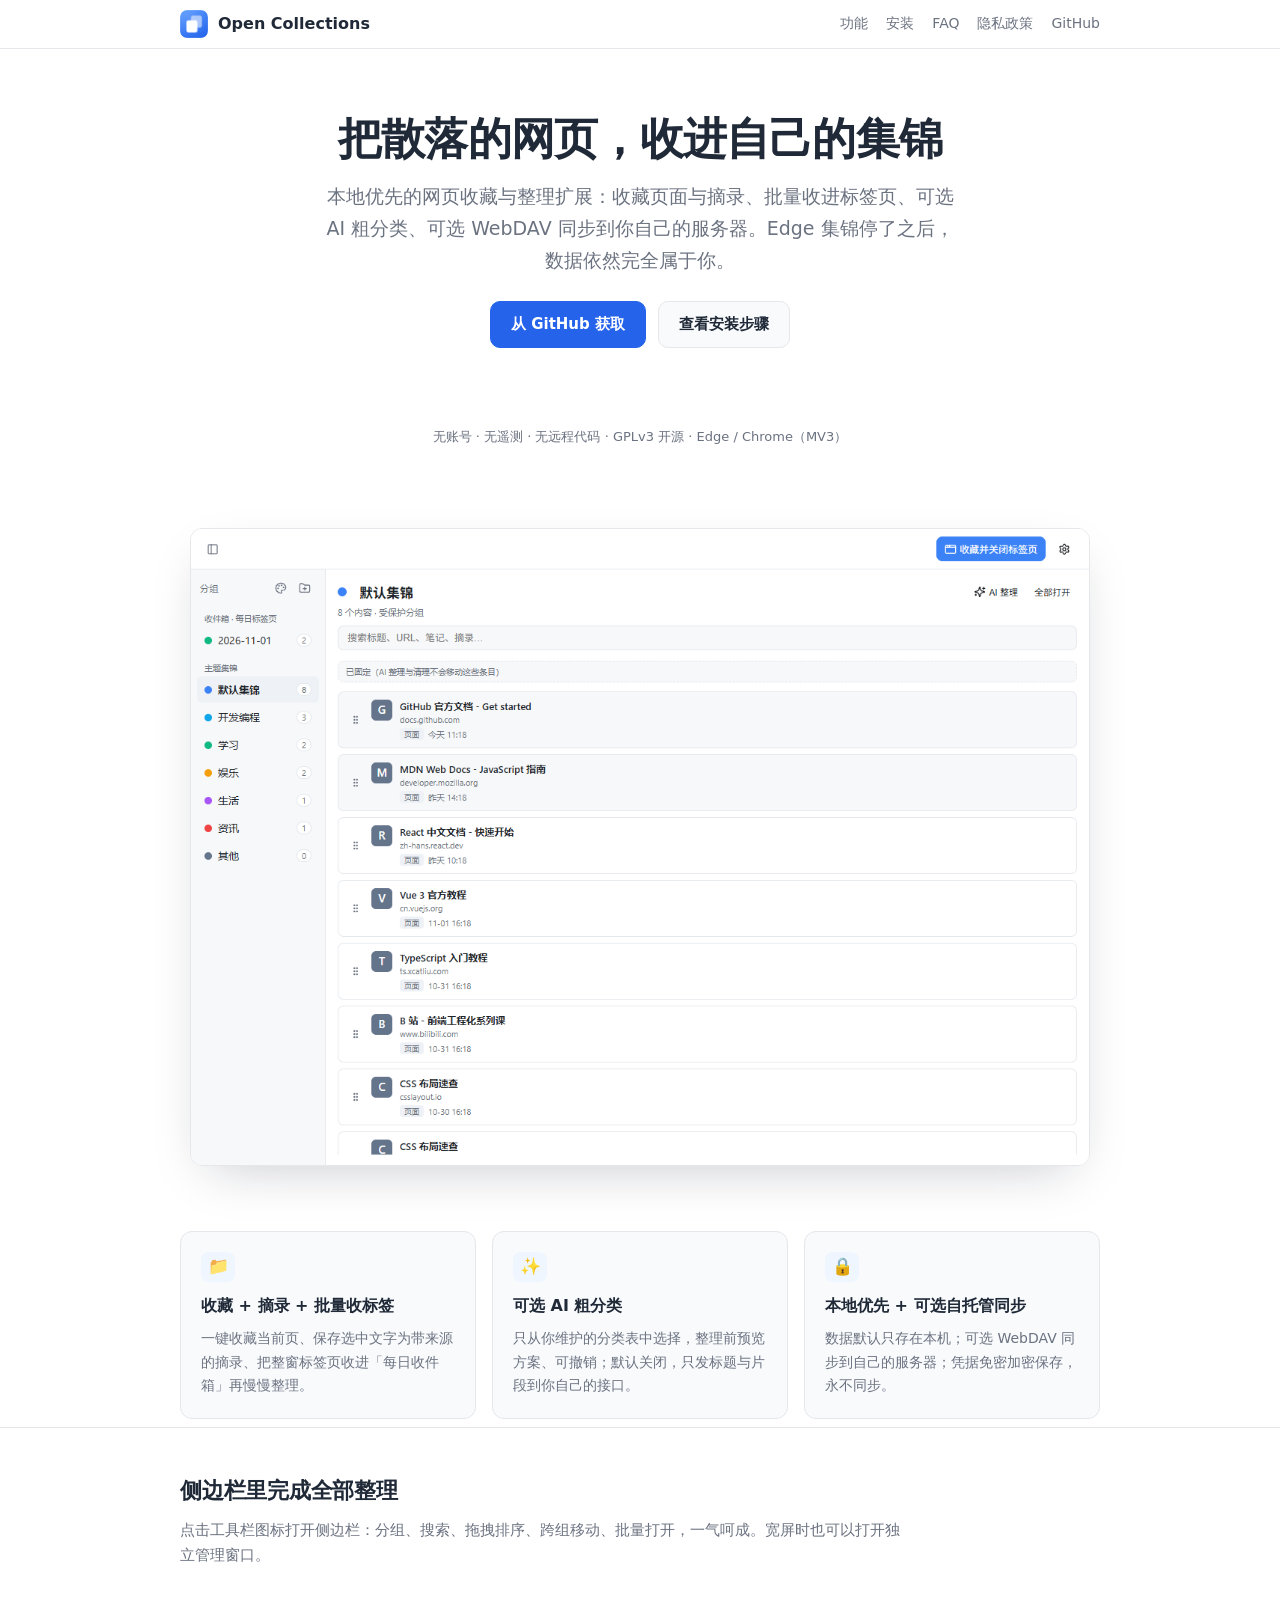
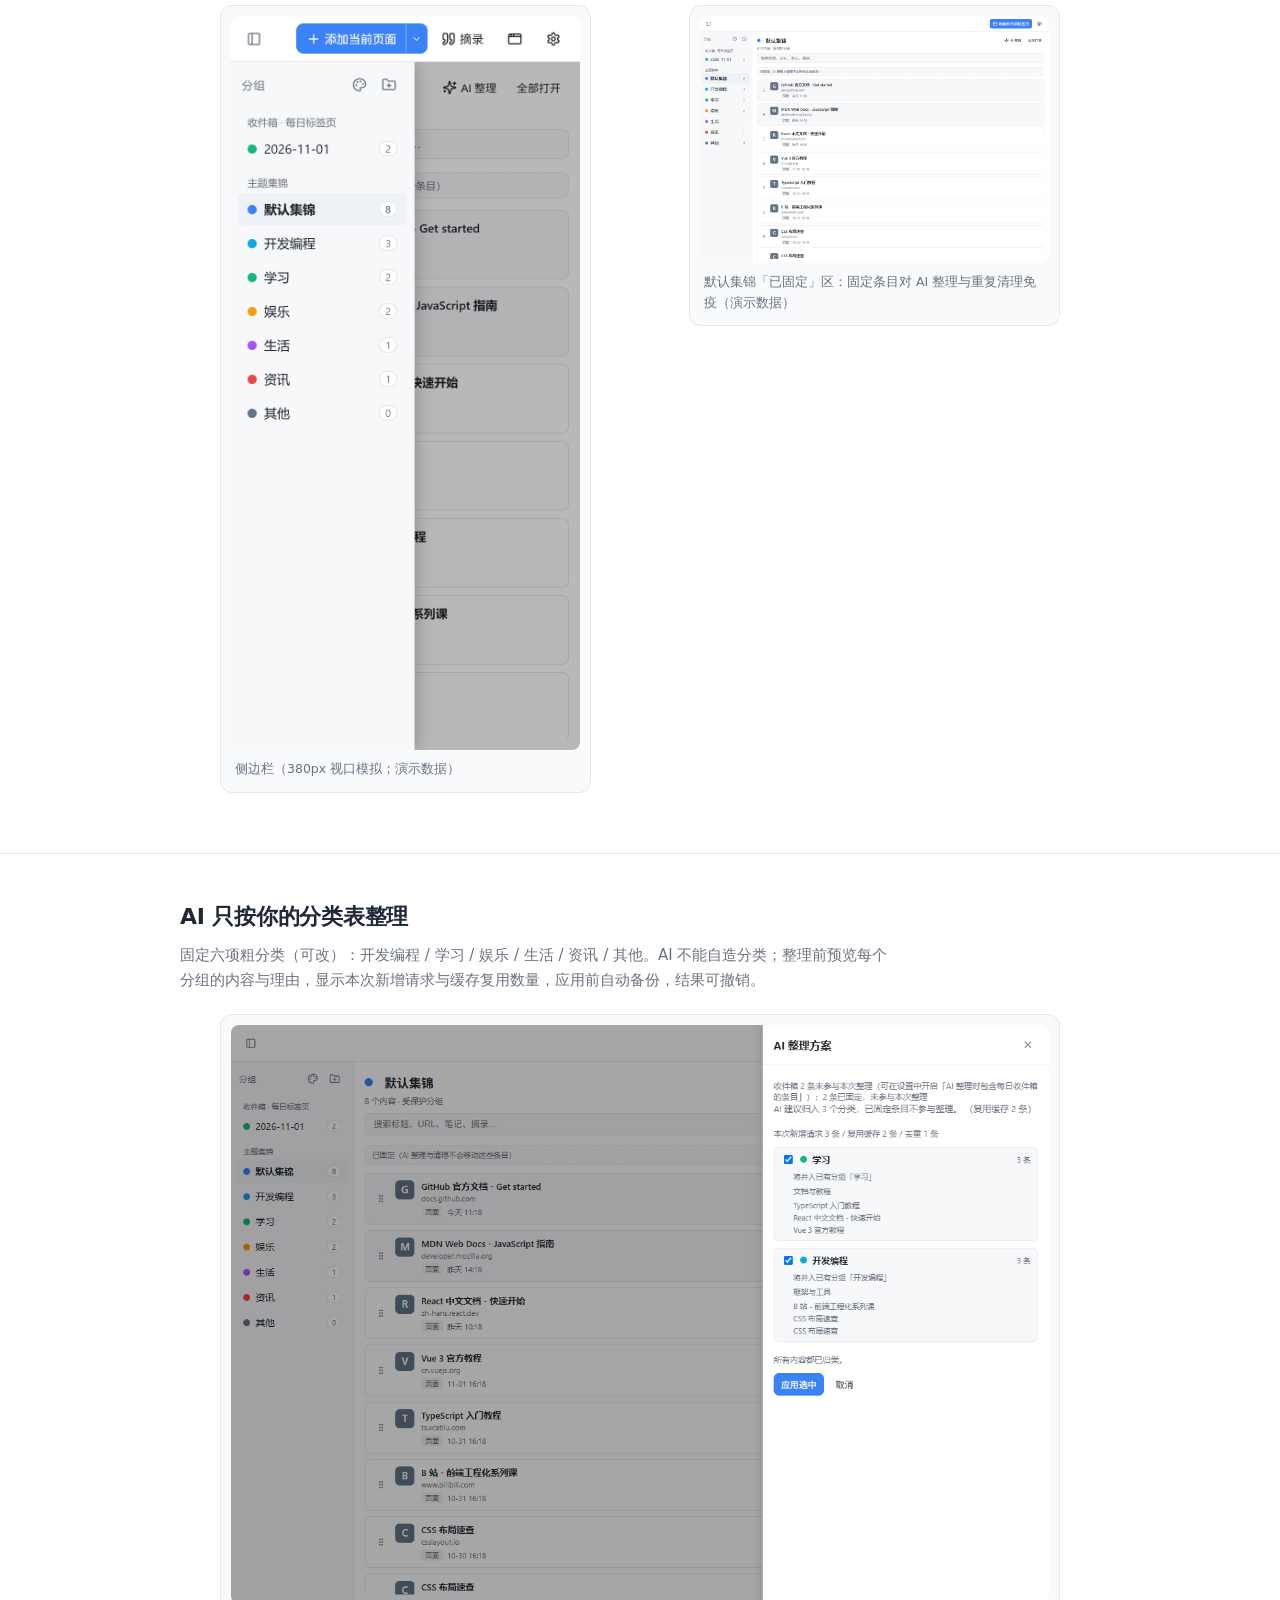
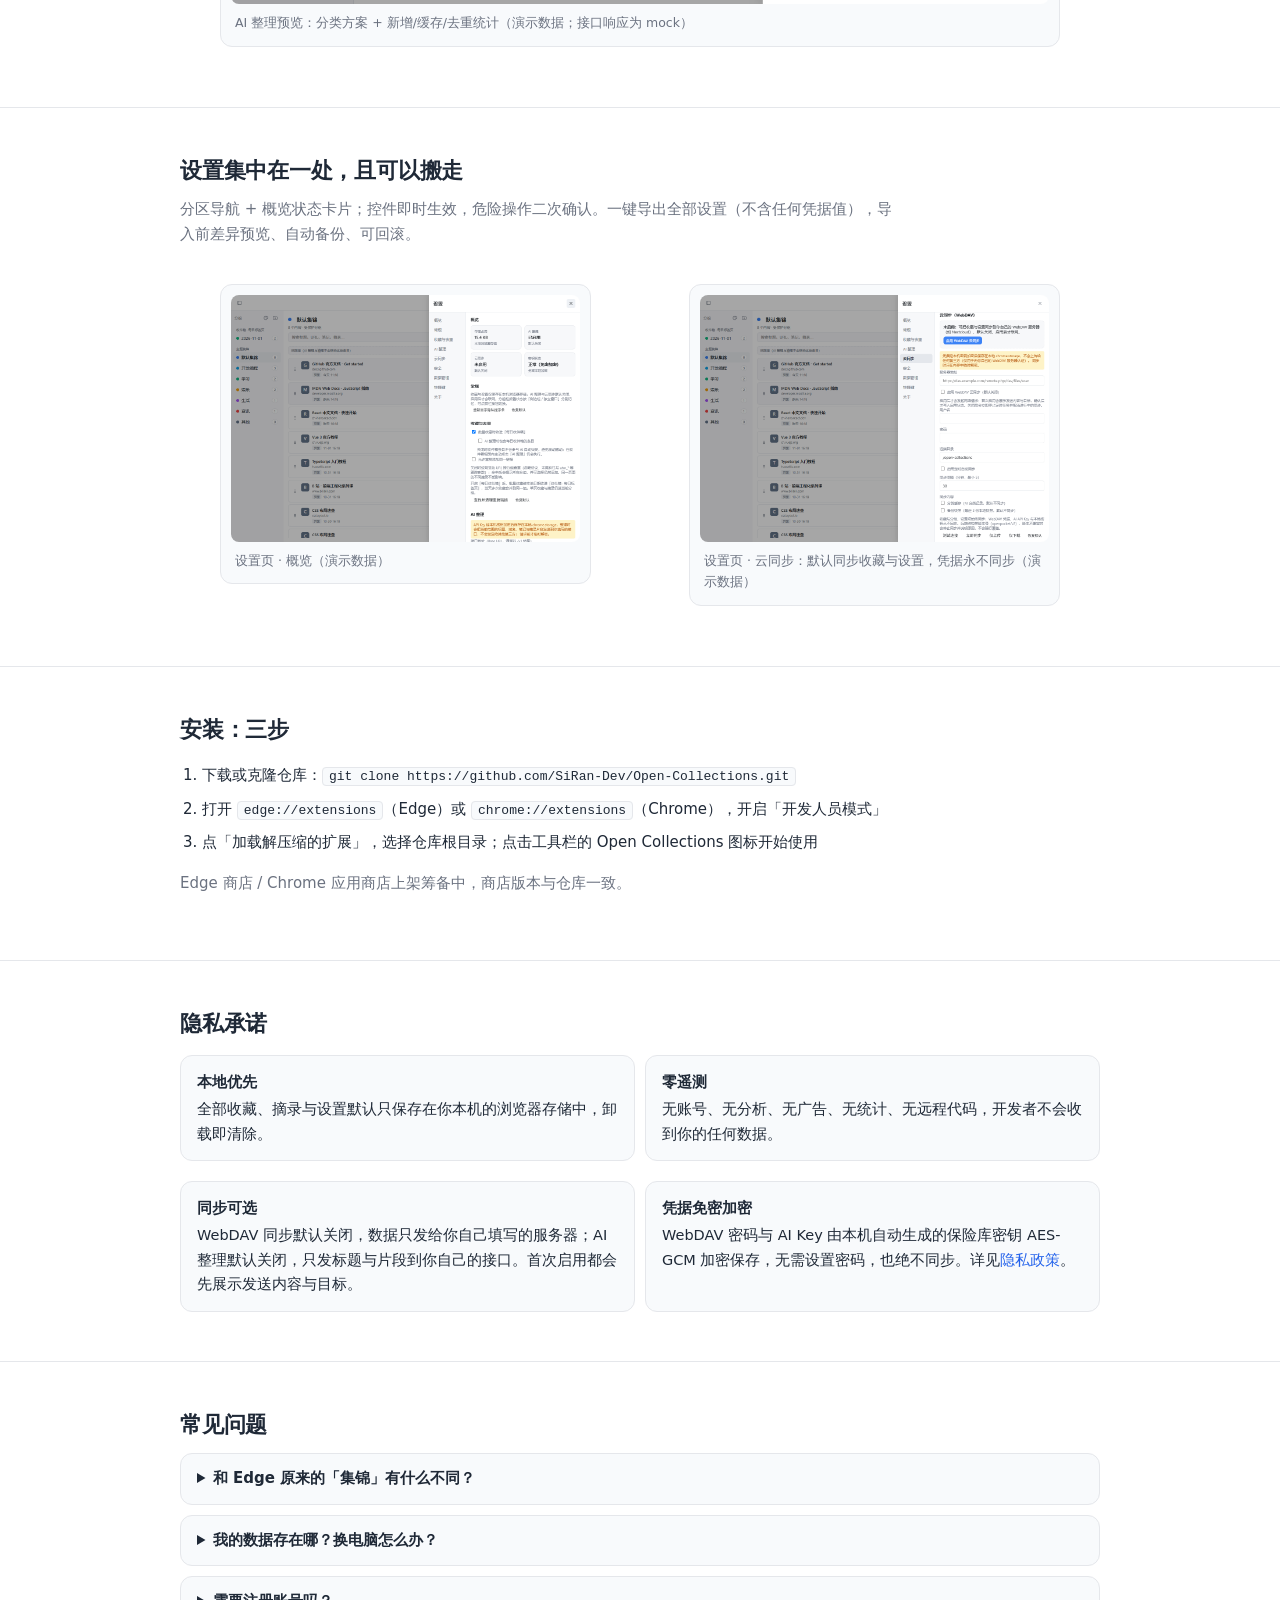
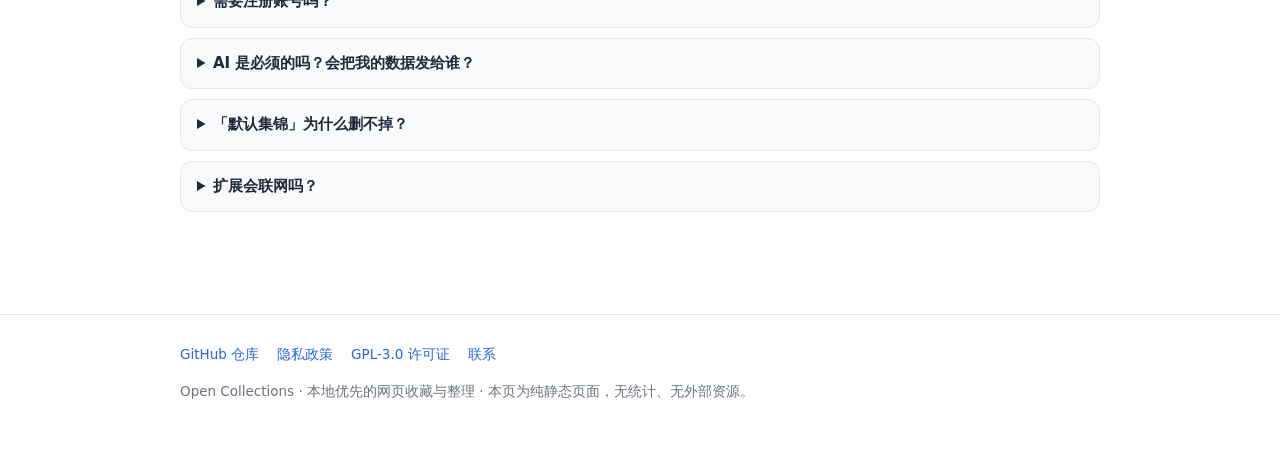
==== commit 3b7533ce: "feat: 添加网站图标和更新隐私政策页面的图标 - 在 index.html 和 privacy.html 中添加了网站图标链接 - 将品牌标识从 SVG 图标更改为 PNG 图标 - 新增 32x" ====
--- a/docs/index.html
+++ b/docs/index.html
@@ -5,6 +5,7 @@
 <meta name="viewport" content="width=device-width, initial-scale=1.0" />
 <title>Open Collections — 本地优先的网页收藏与整理</title>
 <meta name="description" content="替代 Edge 集锦的本地网页收藏扩展：收藏页面与摘录、批量收标签页、可选 AI 粗分类、可选 WebDAV 自托管同步、免密本地加密。无账号、无遥测、GPLv3 开源。" />
+<link rel="icon" type="image/png" sizes="48x48" href="assets/icons/icon48.png" />
 <style>
   :root {
     --bg: #ffffff;
@@ -55,12 +56,7 @@
   }
   .brand { display: flex; align-items: center; gap: 10px; font-weight: 700; color: var(--fg); }
   .brand:hover { text-decoration: none; }
-  .mark {
-    width: 30px; height: 30px; border-radius: 8px; flex: none;
-    background: linear-gradient(135deg, #4f94ff, #2563eb);
-    display: inline-flex; align-items: center; justify-content: center;
-  }
-  .mark svg { width: 17px; height: 17px; }
+  .brand-icon { width: 28px; height: 28px; border-radius: 7px; display: block; flex: none; }
   nav.site { display: flex; gap: 18px; font-size: 14px; }
   nav.site a { color: var(--muted); }
   nav.site a:hover { color: var(--accent); text-decoration: none; }
@@ -156,12 +152,7 @@
 <header class="site">
   <div class="wrap">
     <a class="brand" href="./">
-      <span class="mark" aria-hidden="true">
-        <svg viewBox="0 0 24 24" fill="none" stroke="#fff" stroke-width="2" stroke-linecap="round" stroke-linejoin="round">
-          <rect x="8" y="3" width="12" height="14" rx="3" opacity=".55"/>
-          <rect x="4" y="7" width="13" height="14" rx="3"/>
-        </svg>
-      </span>
+      <img class="brand-icon" src="assets/icons/icon32.png" width="28" height="28" alt="" />
       Open Collections
     </a>
     <nav class="site">
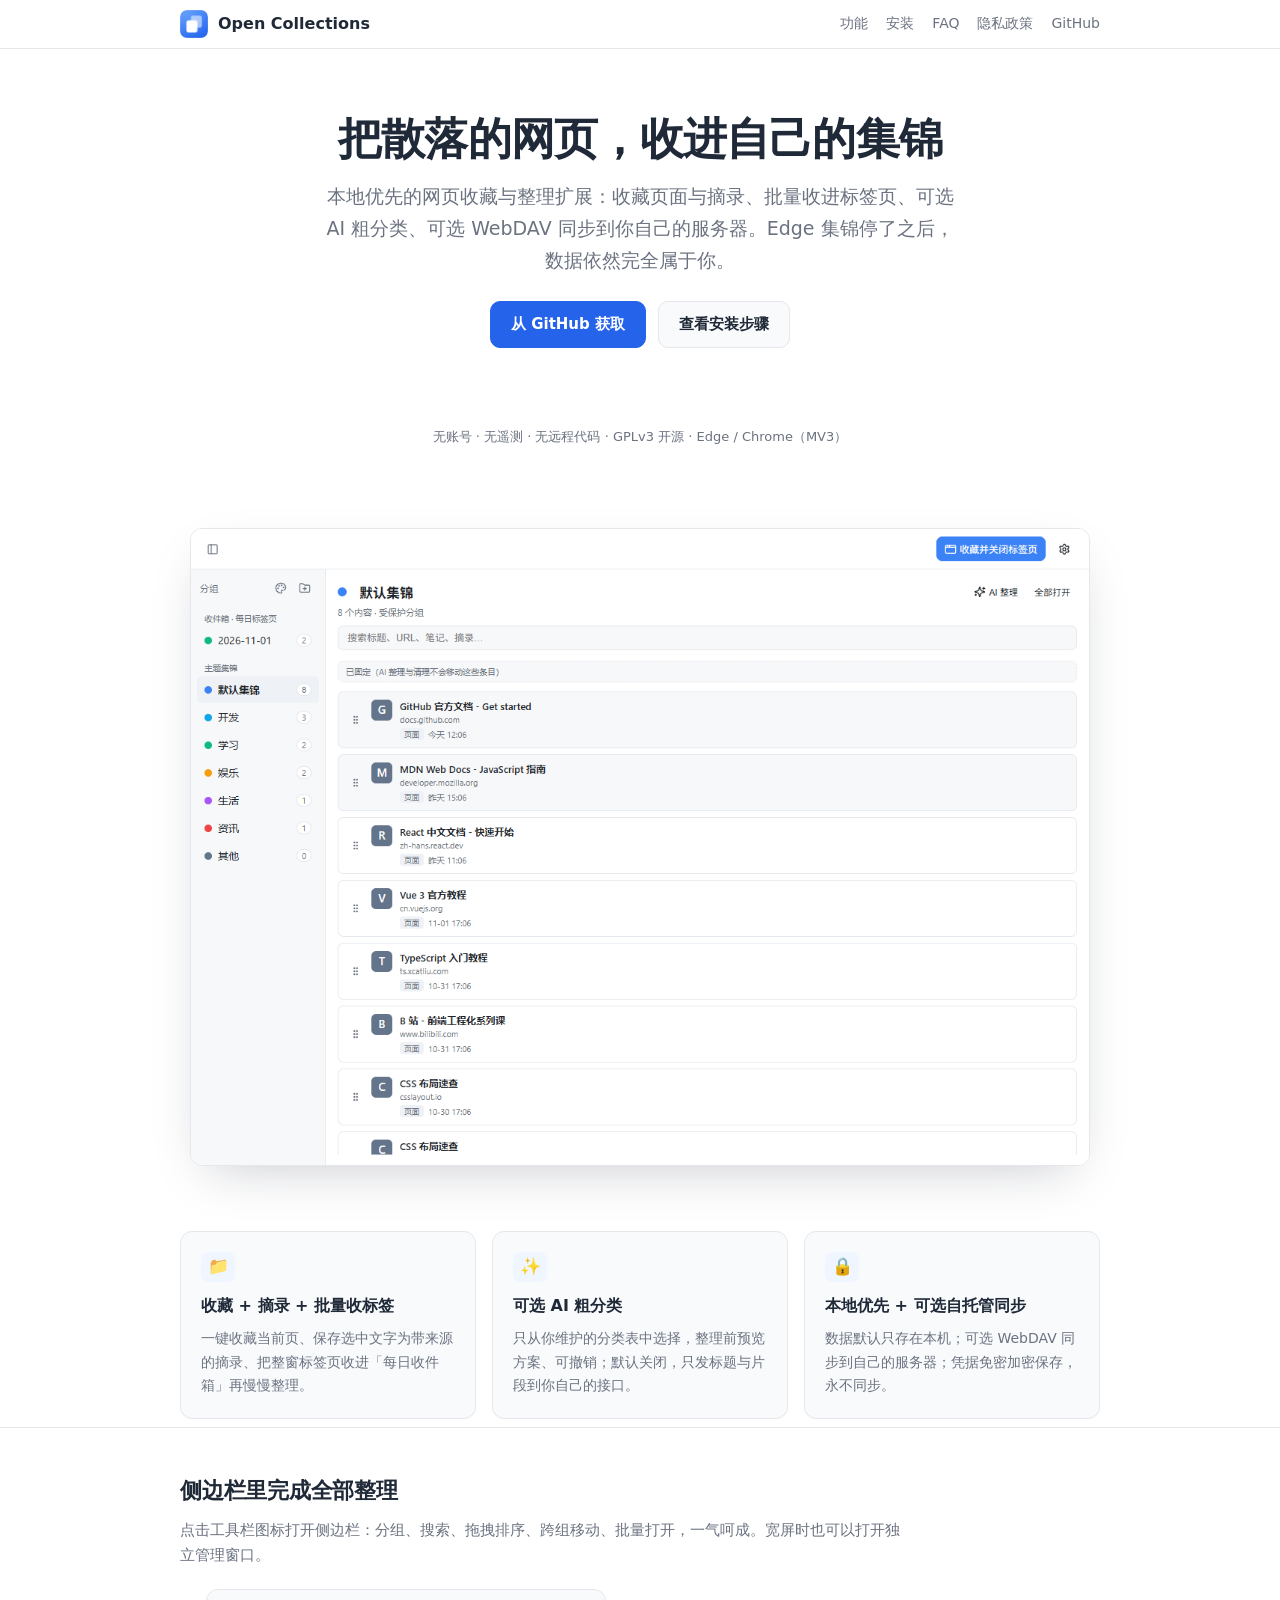
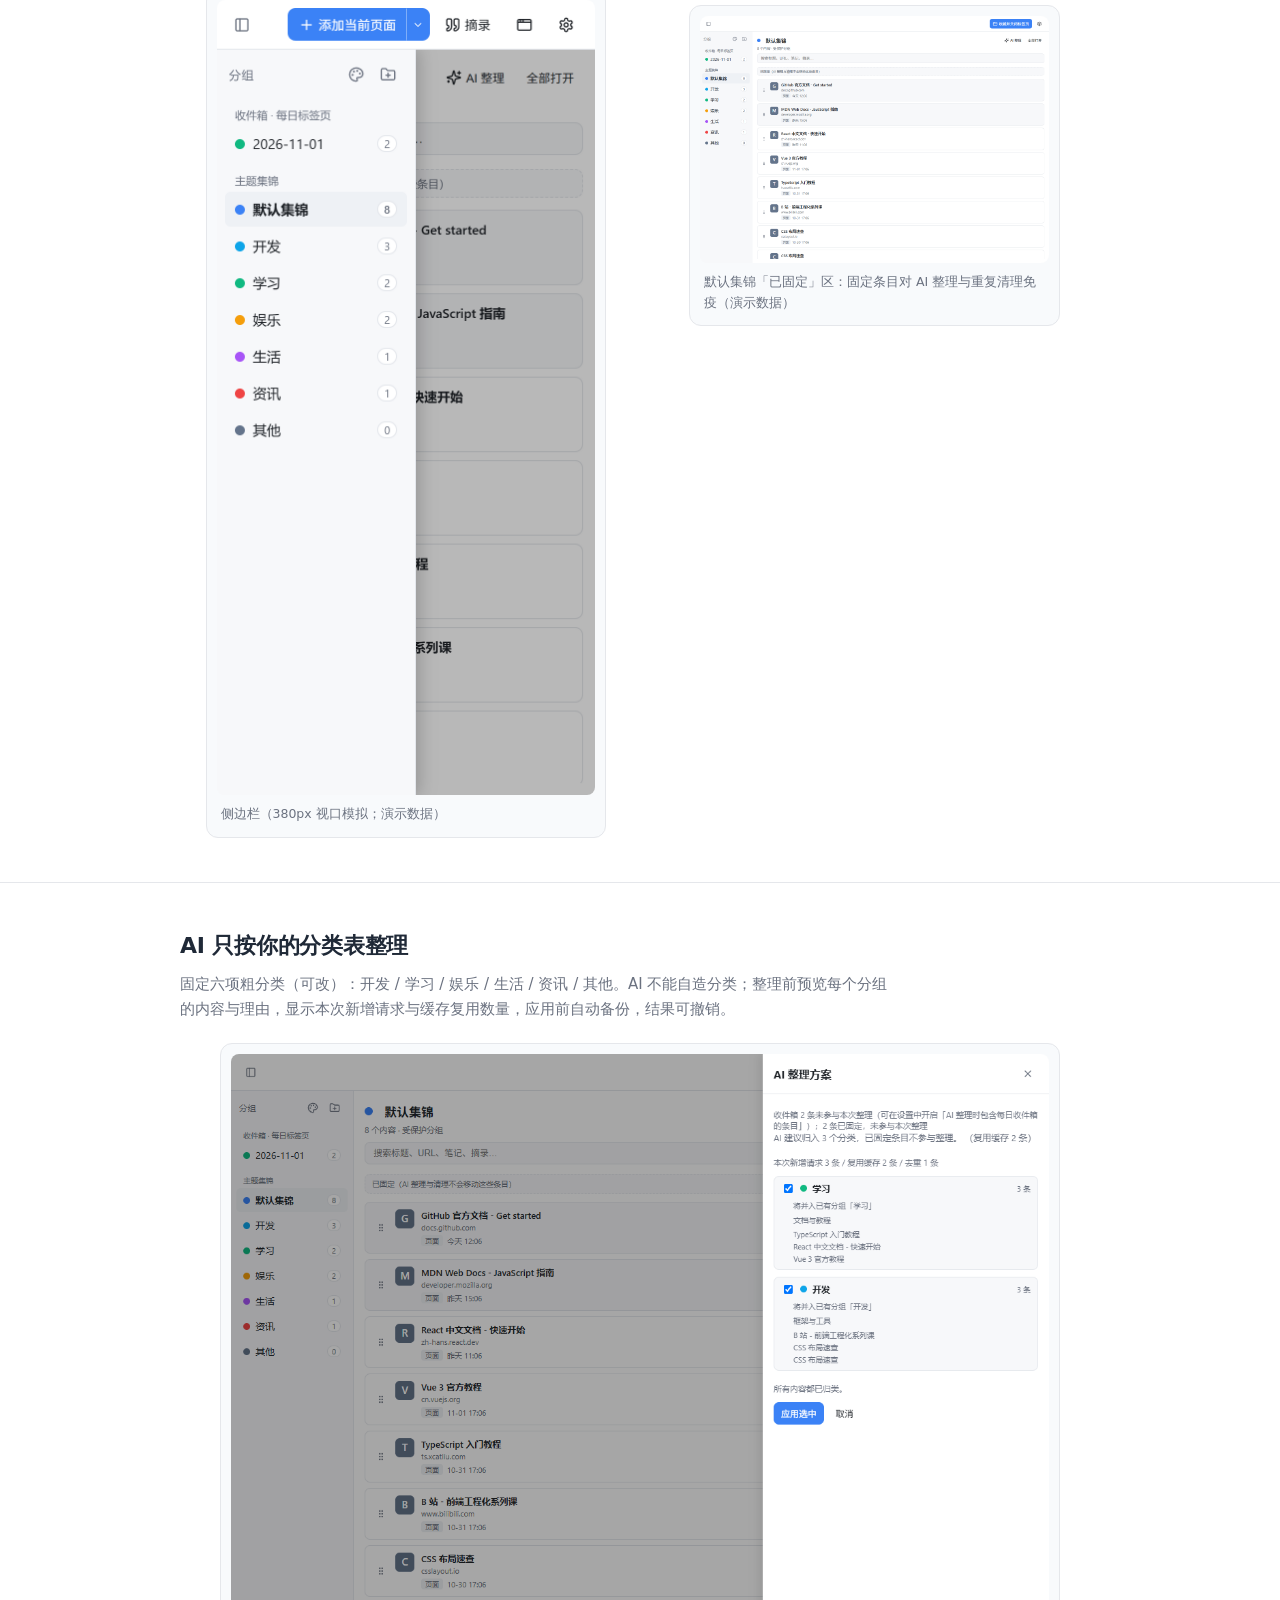
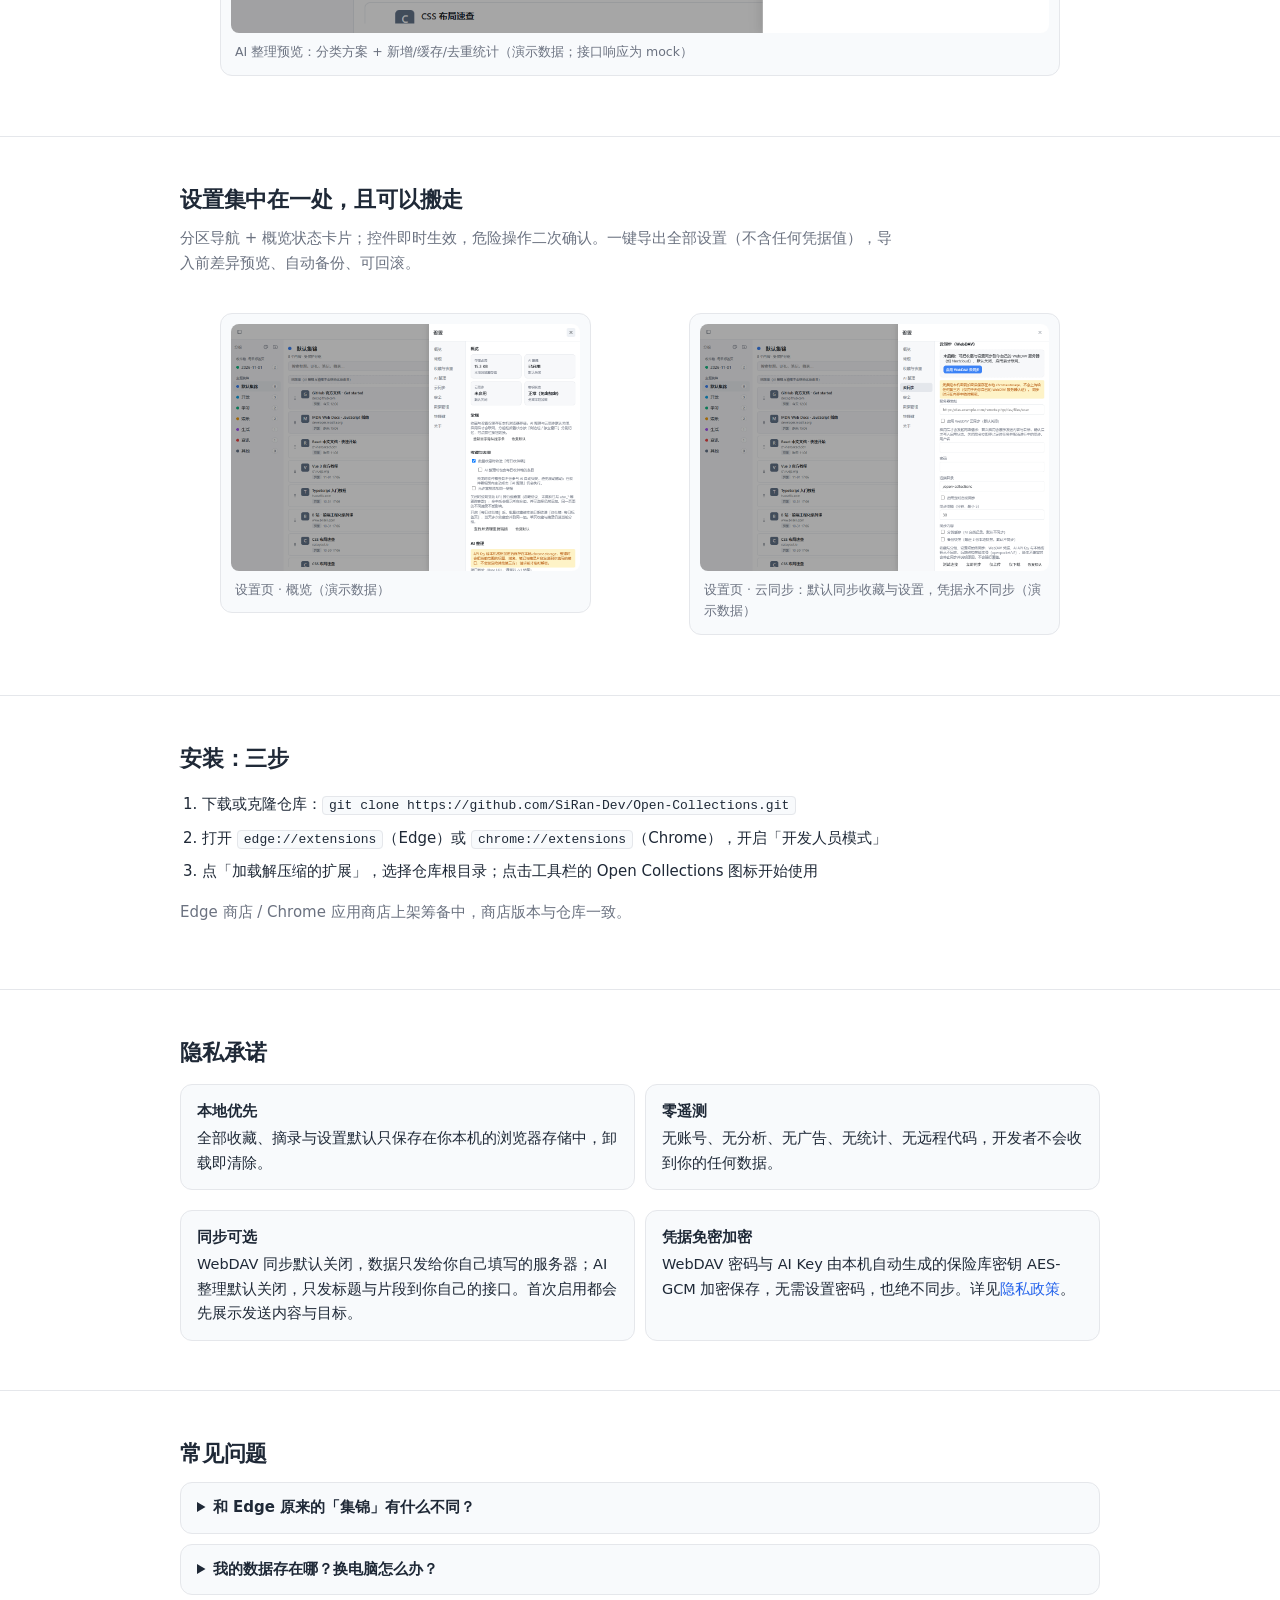
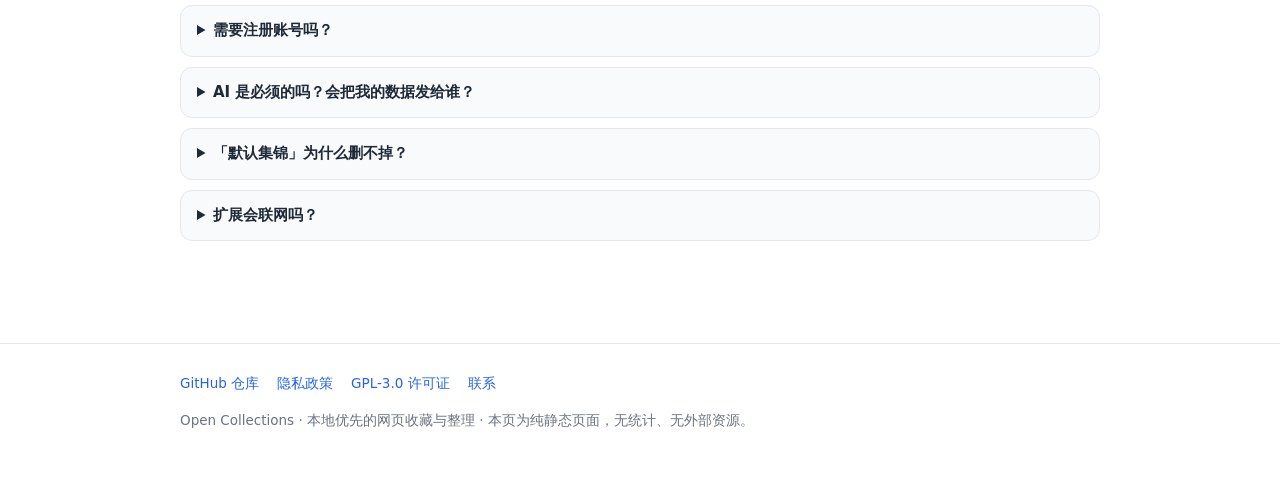
==== commit a94c5f53: "feat: rename default category 开发编程 to 开发 默认分类表（utils.js DEFAULT_AI_CATEGORIES）与 AI 提示词示例改为「开发」；stora" ====
--- a/docs/index.html
+++ b/docs/index.html
@@ -54,7 +54,7 @@
     display: flex; align-items: center; justify-content: space-between;
     padding-top: 10px; padding-bottom: 10px;
   }
-  .brand { display: flex; align-items: center; gap: 10px; font-weight: 700; color: var(--fg); }
+  .brand { display: flex; align-items: center; gap: 10px; font-weight: 700; color: var(--fg); white-space: nowrap; }
   .brand:hover { text-decoration: none; }
   .brand-icon { width: 28px; height: 28px; border-radius: 7px; display: block; flex: none; }
   nav.site { display: flex; gap: 18px; font-size: 14px; }
@@ -111,6 +111,8 @@
   .feat li { margin: 5px 0; }
   .grid2 { display: grid; grid-template-columns: 1fr 1fr; gap: 18px; align-items: start; }
   @media (max-width: 760px) { .grid2 { grid-template-columns: 1fr; } }
+  /* 竖构图截图限宽，避免撑满容器 */
+  .shot.slim { max-width: 400px; margin: 0 auto; }
 
   /* 安装 */
   .install ol { padding-left: 22px; font-size: 15px; }
@@ -206,8 +208,8 @@
       <h2>侧边栏里完成全部整理</h2>
       <p class="lead">点击工具栏图标打开侧边栏：分组、搜索、拖拽排序、跨组移动、批量打开，一气呵成。宽屏时也可以打开独立管理窗口。</p>
       <div class="grid2">
-        <figure class="shot">
-          <img src="assets/screenshots/sidebar.png" alt="侧边栏界面（380px 视口模拟，演示数据）" />
+        <figure class="shot slim">
+          <img src="assets/screenshots/sidebar.png" width="380" alt="侧边栏界面（380px 视口模拟，演示数据）" />
           <figcaption>侧边栏（380px 视口模拟；演示数据）</figcaption>
         </figure>
         <figure class="shot">
@@ -221,7 +223,7 @@
   <section class="feat">
     <div class="wrap">
       <h2>AI 只按你的分类表整理</h2>
-      <p class="lead">固定六项粗分类（可改）：开发编程 / 学习 / 娱乐 / 生活 / 资讯 / 其他。AI 不能自造分类；整理前预览每个分组的内容与理由，显示本次新增请求与缓存复用数量，应用前自动备份，结果可撤销。</p>
+      <p class="lead">固定六项粗分类（可改）：开发 / 学习 / 娱乐 / 生活 / 资讯 / 其他。AI 不能自造分类；整理前预览每个分组的内容与理由，显示本次新增请求与缓存复用数量，应用前自动备份，结果可撤销。</p>
       <figure class="shot">
         <img src="assets/screenshots/ai-preview.png" alt="AI 整理预览（演示数据，接口响应为 mock）" />
         <figcaption>AI 整理预览：分类方案 + 新增/缓存/去重统计（演示数据；接口响应为 mock）</figcaption>
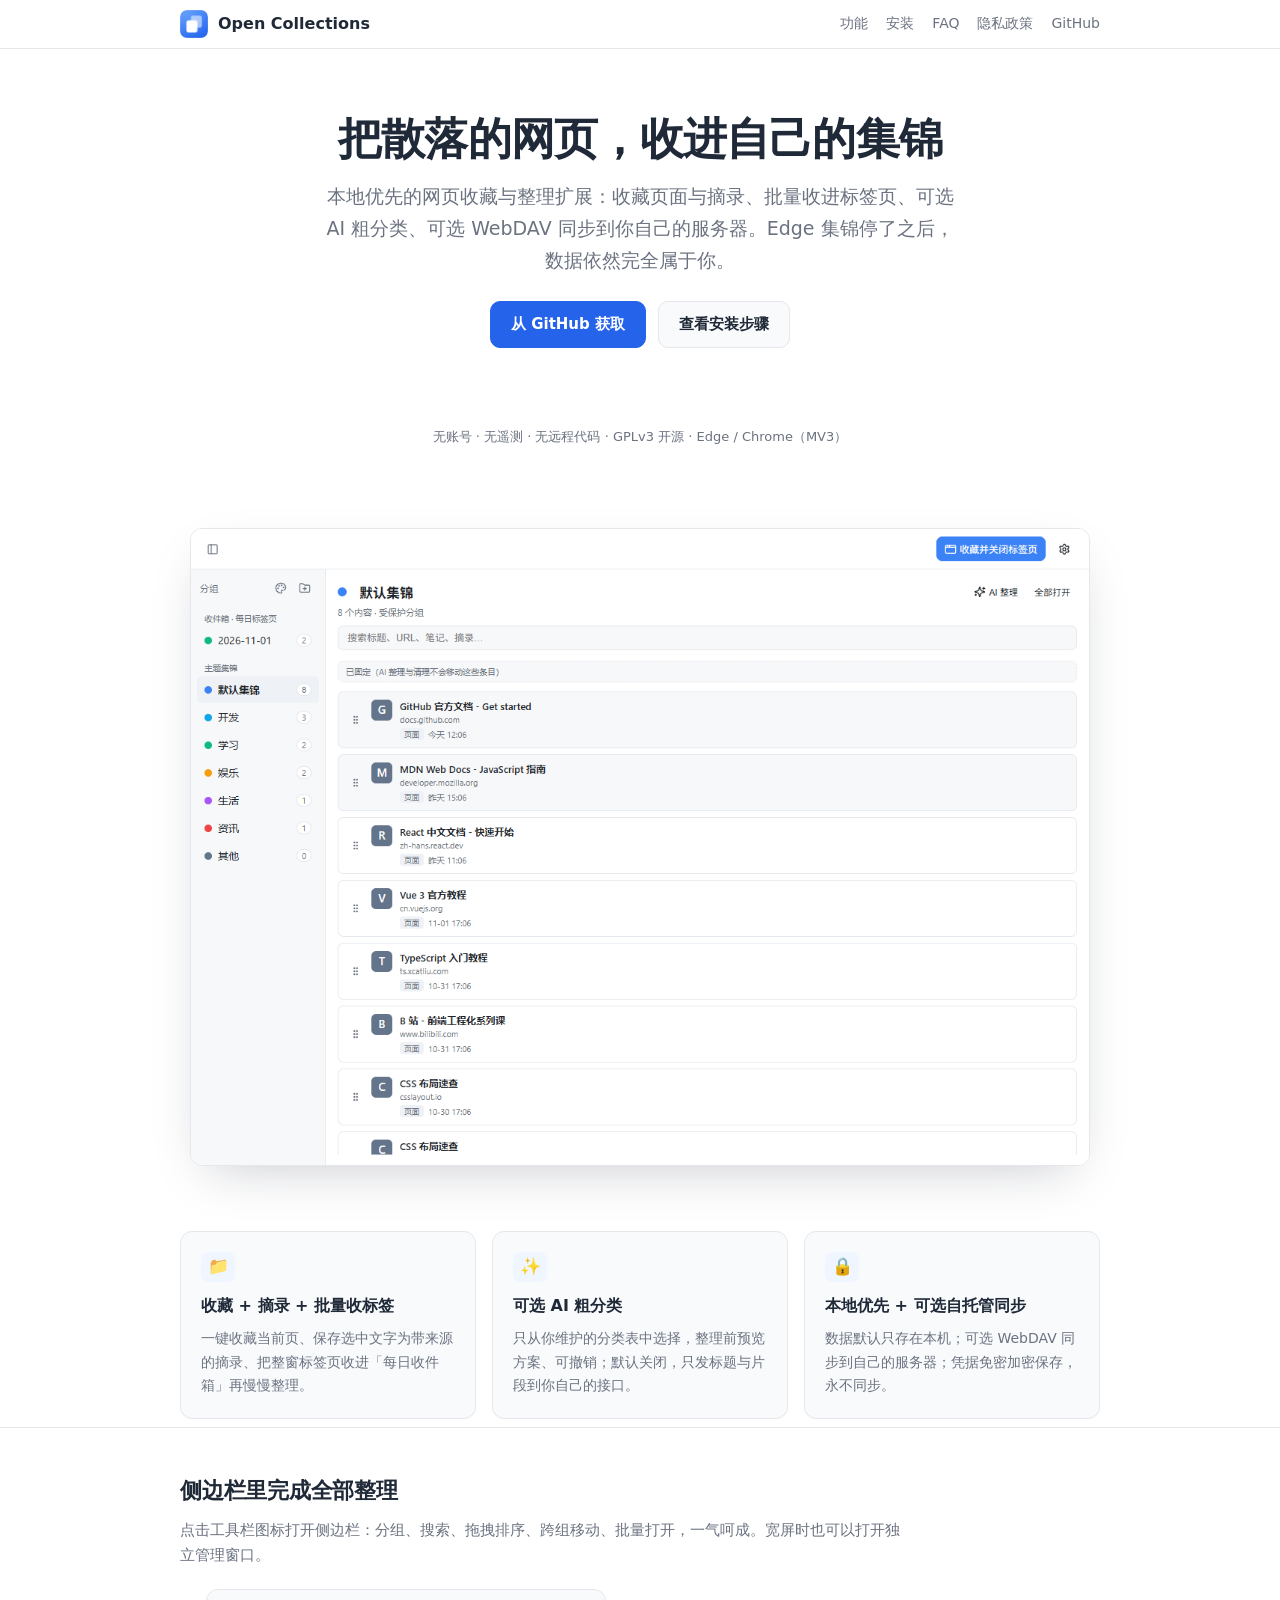
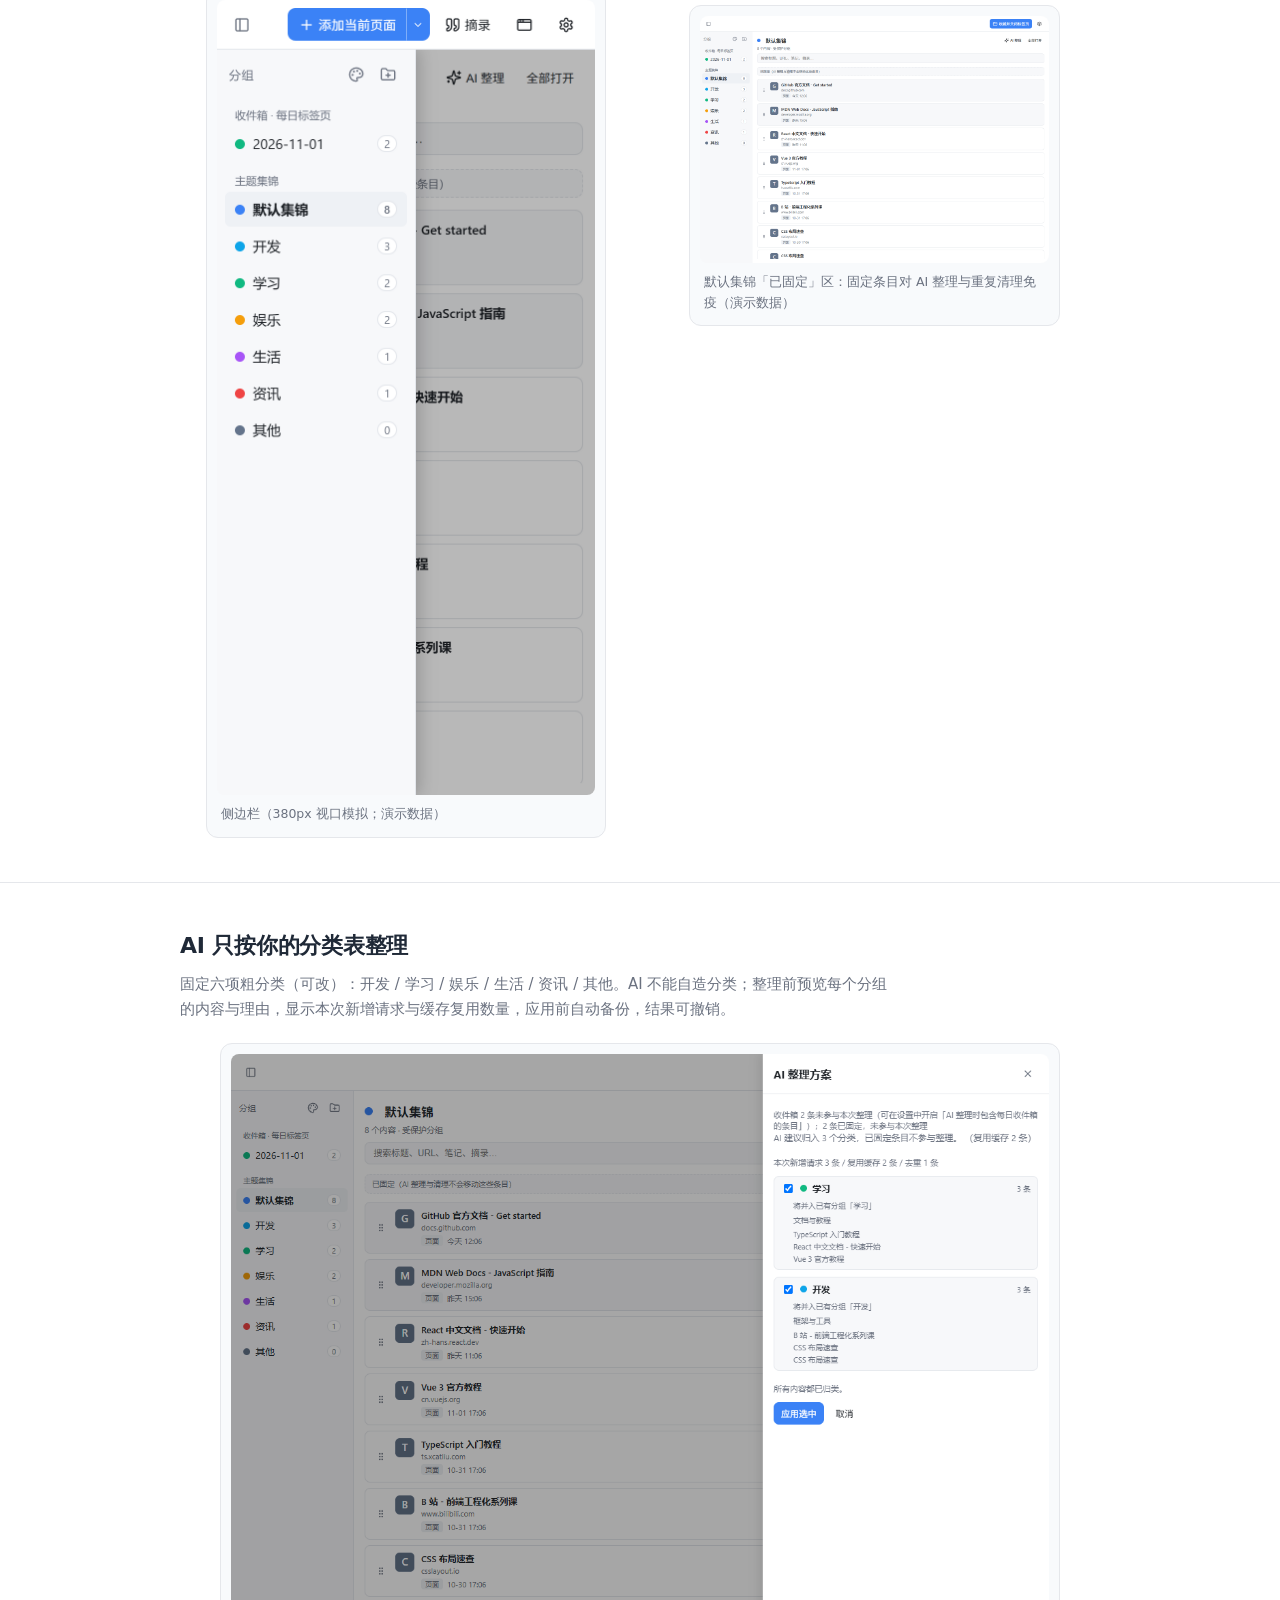
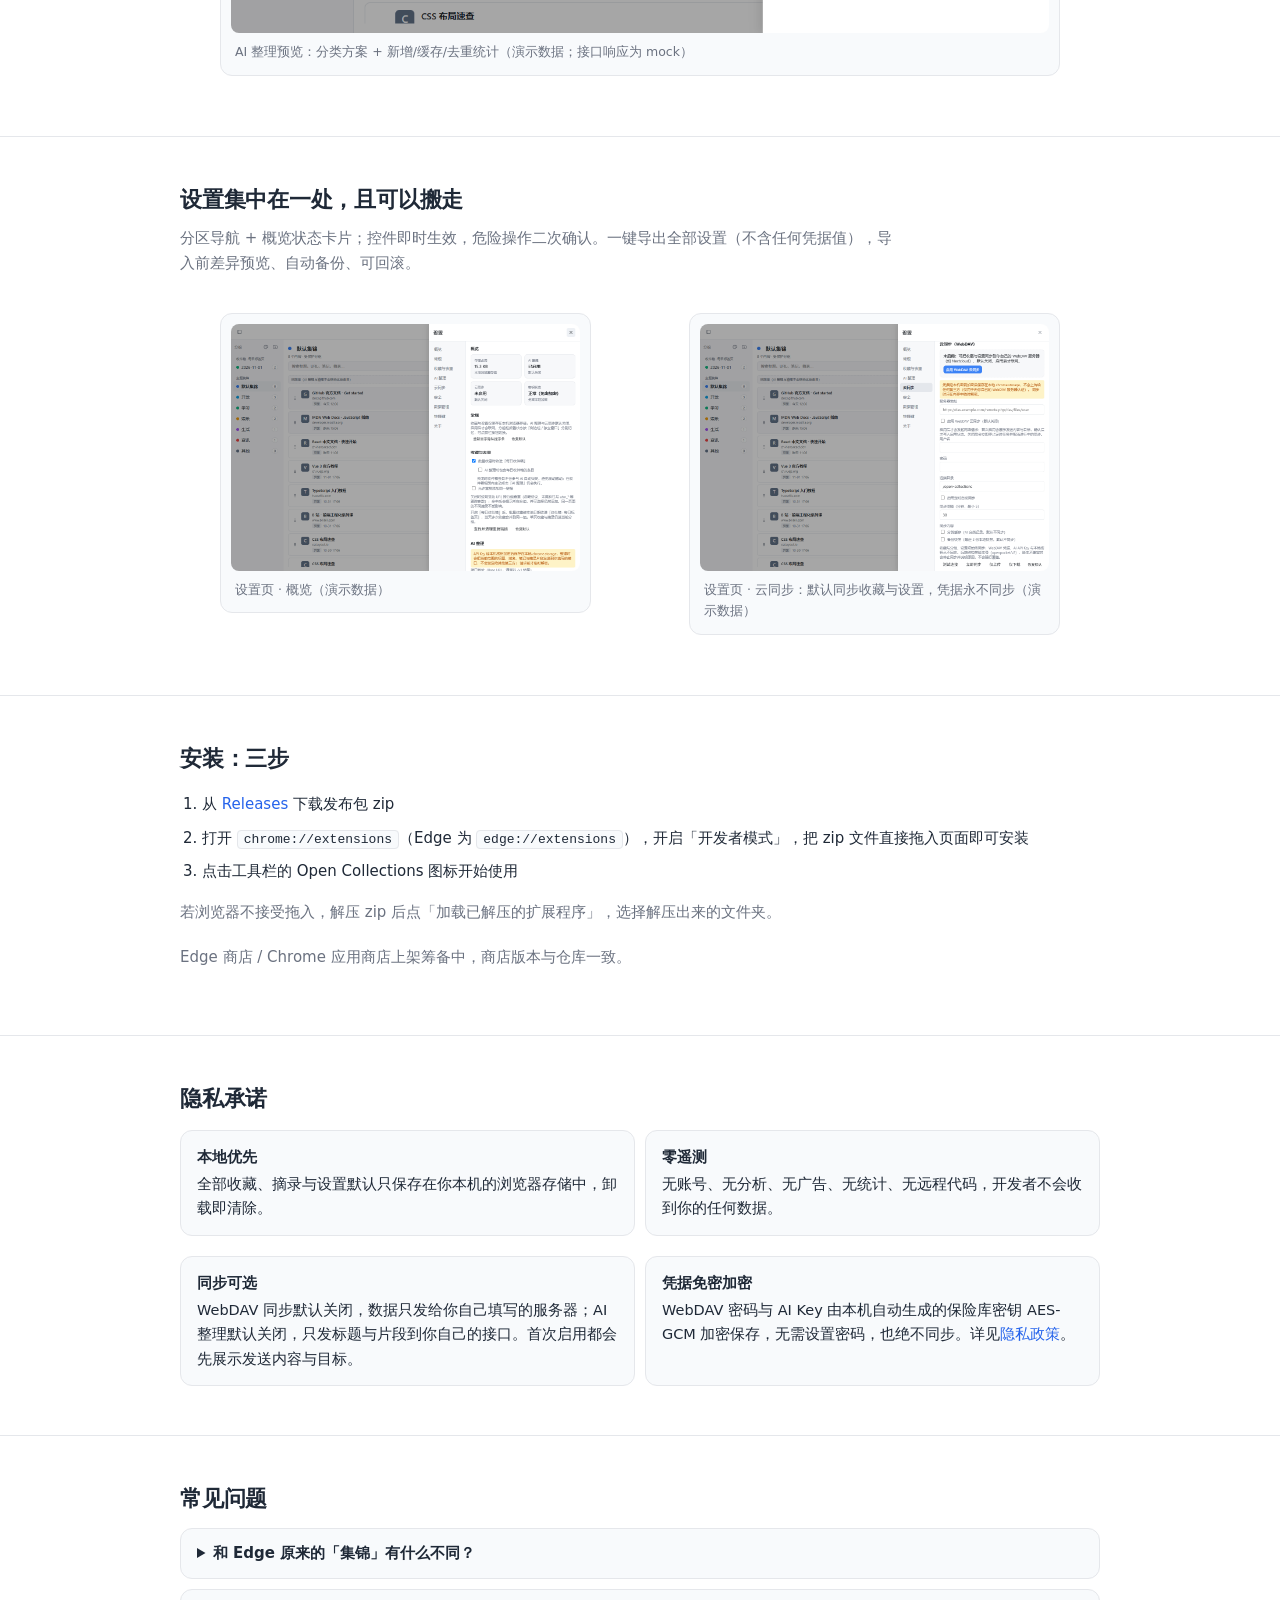
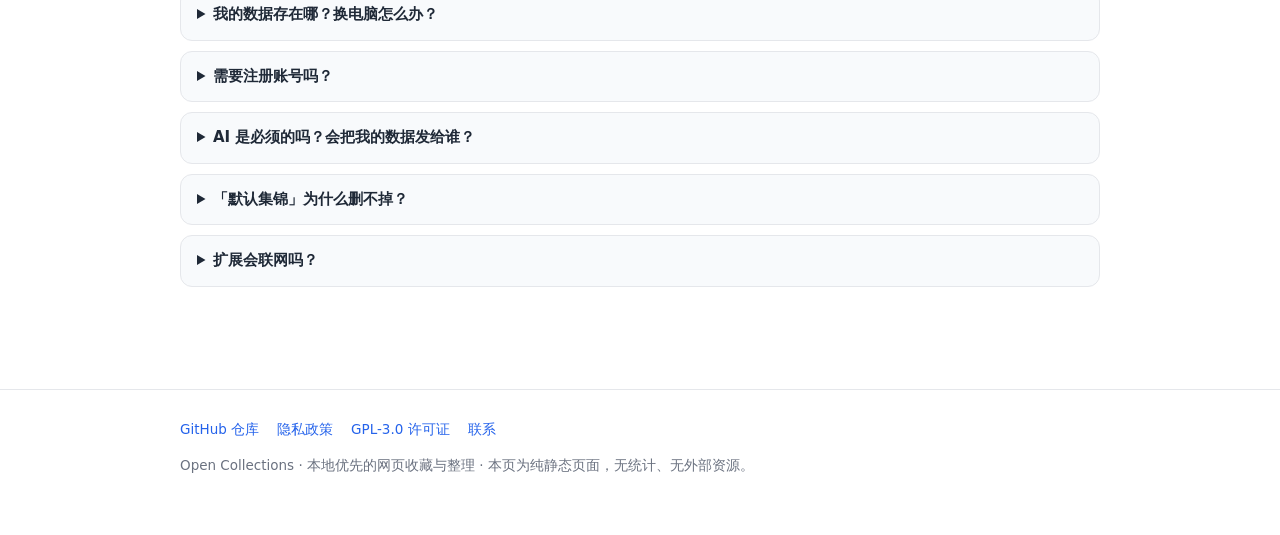
==== commit 4e430a22: "docs: simplify install steps to drag-and-drop zip" ====
--- a/docs/index.html
+++ b/docs/index.html
@@ -252,10 +252,11 @@
     <div class="wrap">
       <h2>安装：三步</h2>
       <ol>
-        <li>下载或克隆仓库：<code>git clone https://github.com/SiRan-Dev/Open-Collections.git</code></li>
-        <li>打开 <code>edge://extensions</code>（Edge）或 <code>chrome://extensions</code>（Chrome），开启「开发人员模式」</li>
-        <li>点「加载解压缩的扩展」，选择仓库根目录；点击工具栏的 Open Collections 图标开始使用</li>
+        <li>从 <a href="https://github.com/SiRan-Dev/Open-Collections/releases/latest">Releases</a> 下载发布包 zip</li>
+        <li>打开 <code>chrome://extensions</code>（Edge 为 <code>edge://extensions</code>），开启「开发者模式」，把 zip 文件直接拖入页面即可安装</li>
+        <li>点击工具栏的 Open Collections 图标开始使用</li>
       </ol>
+      <p class="lead" style="margin-top:14px">若浏览器不接受拖入，解压 zip 后点「加载已解压的扩展程序」，选择解压出来的文件夹。</p>
       <p class="lead" style="margin-top:14px">Edge 商店 / Chrome 应用商店上架筹备中，商店版本与仓库一致。</p>
     </div>
   </section>
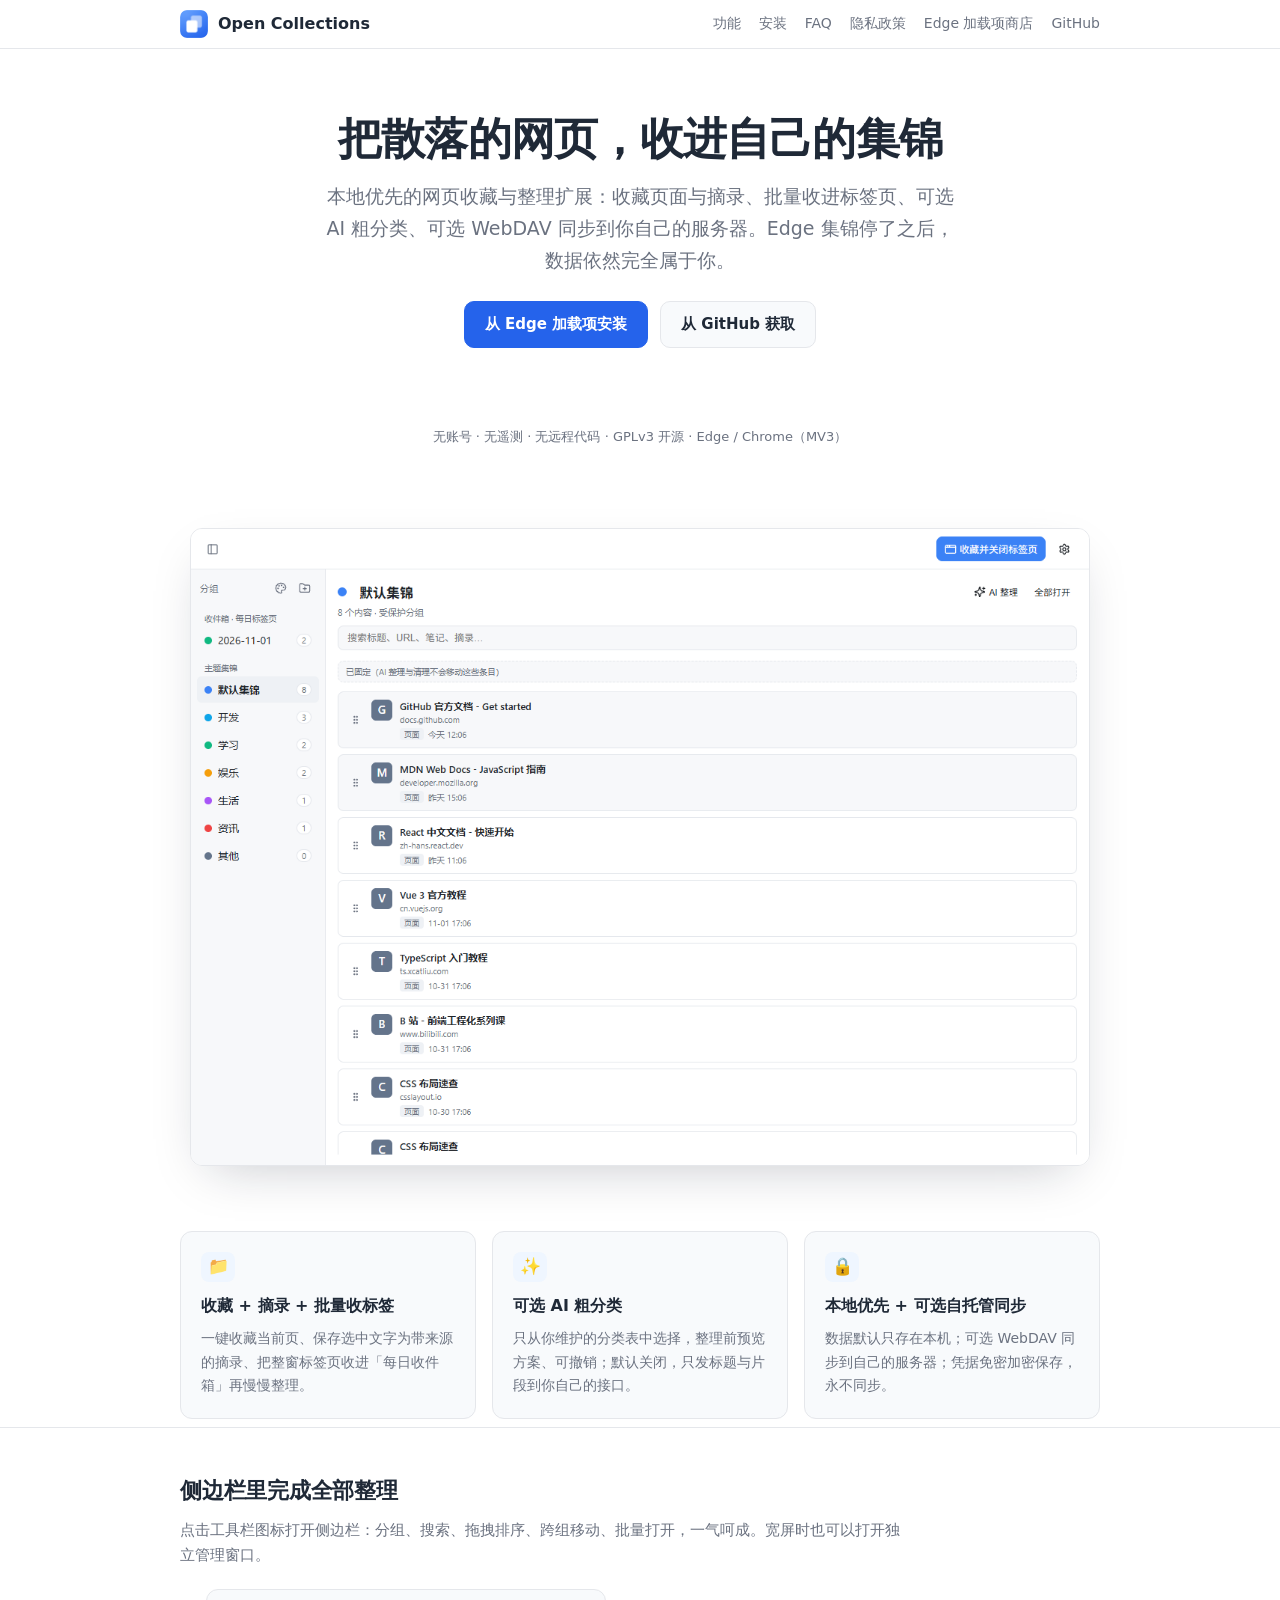
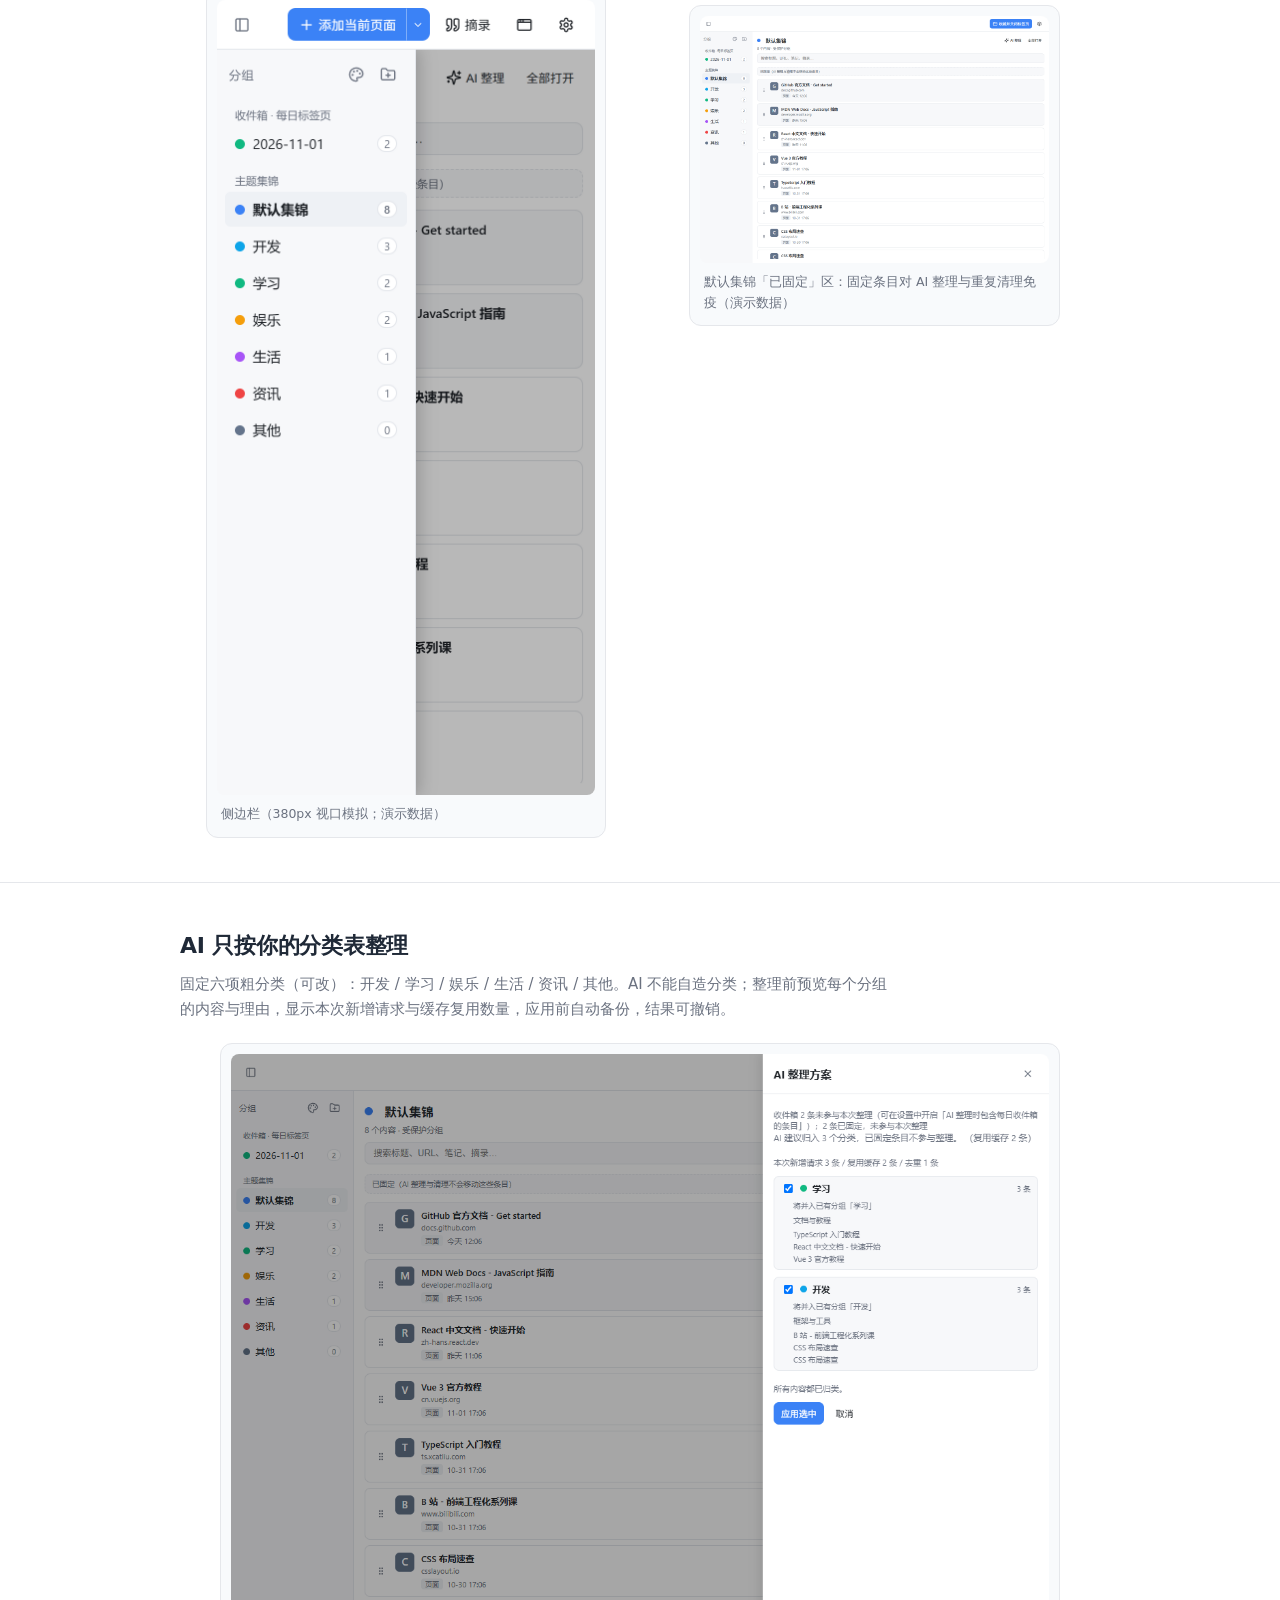
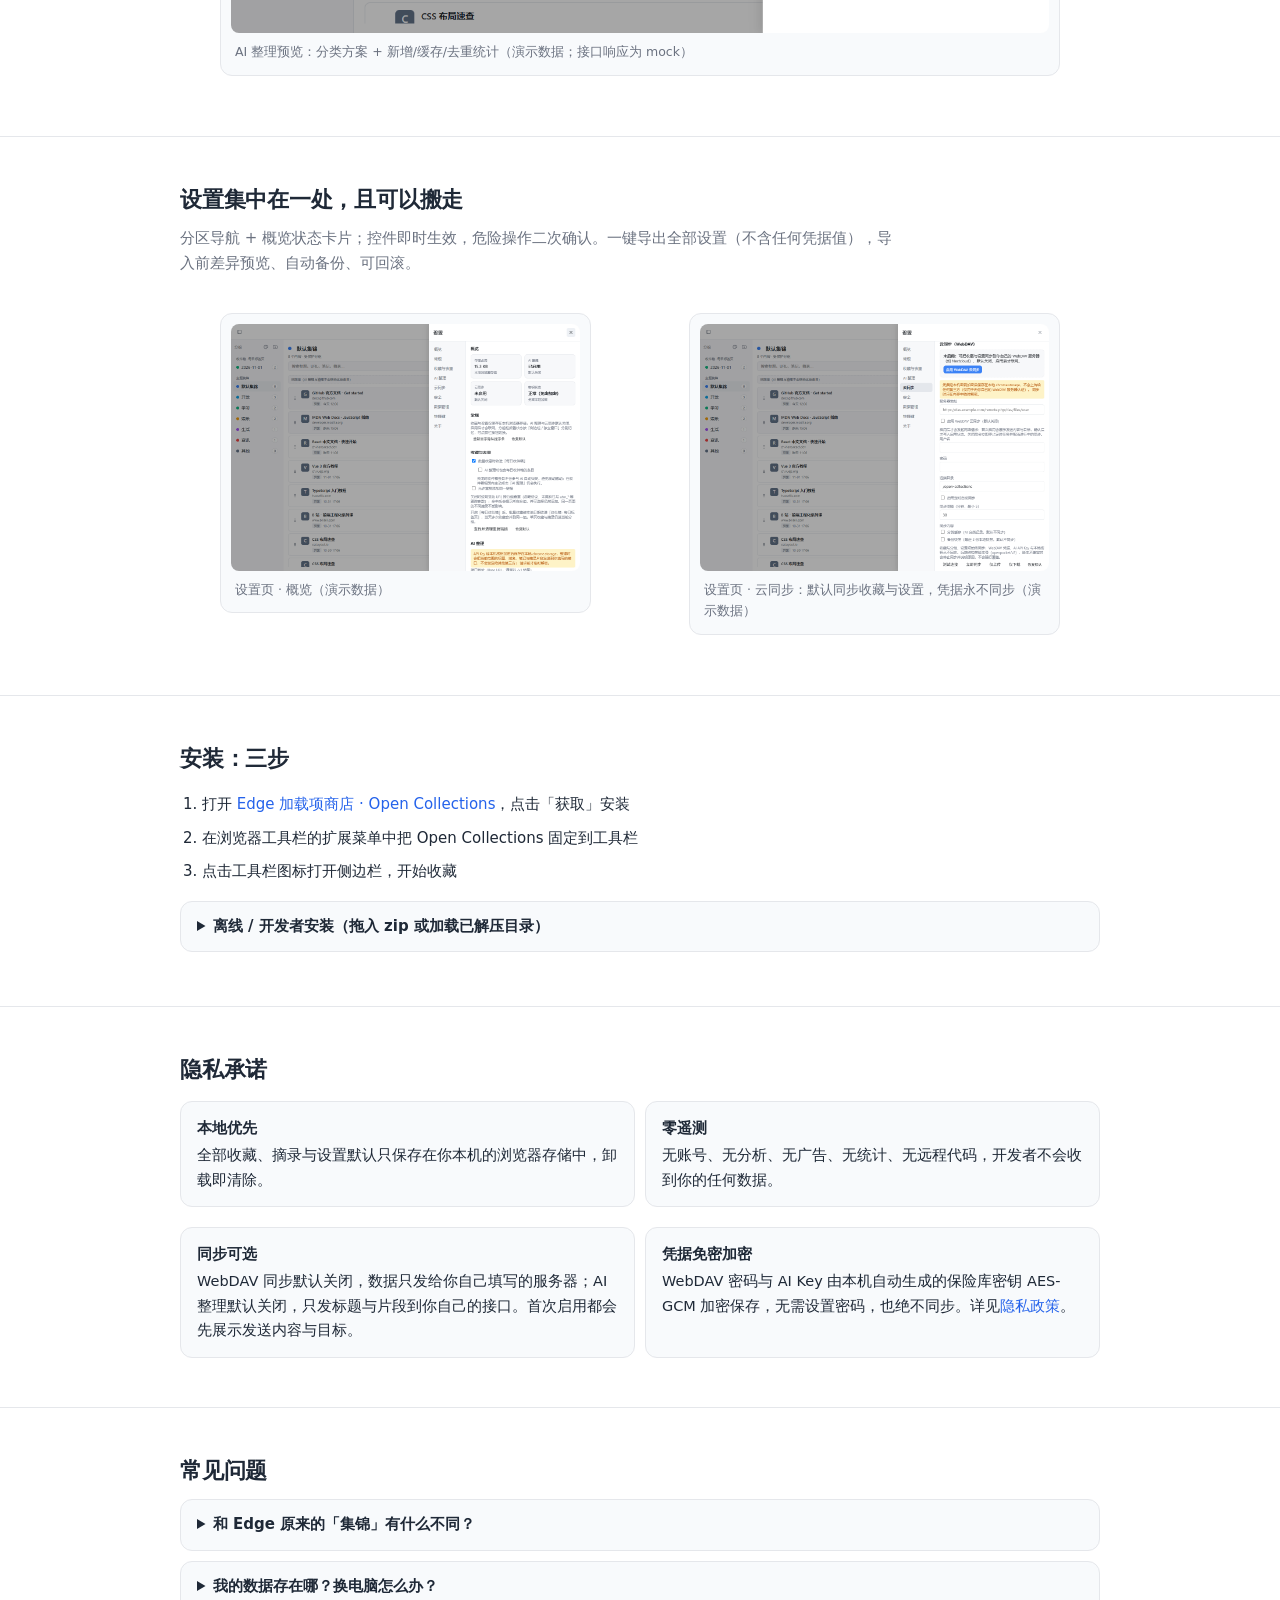
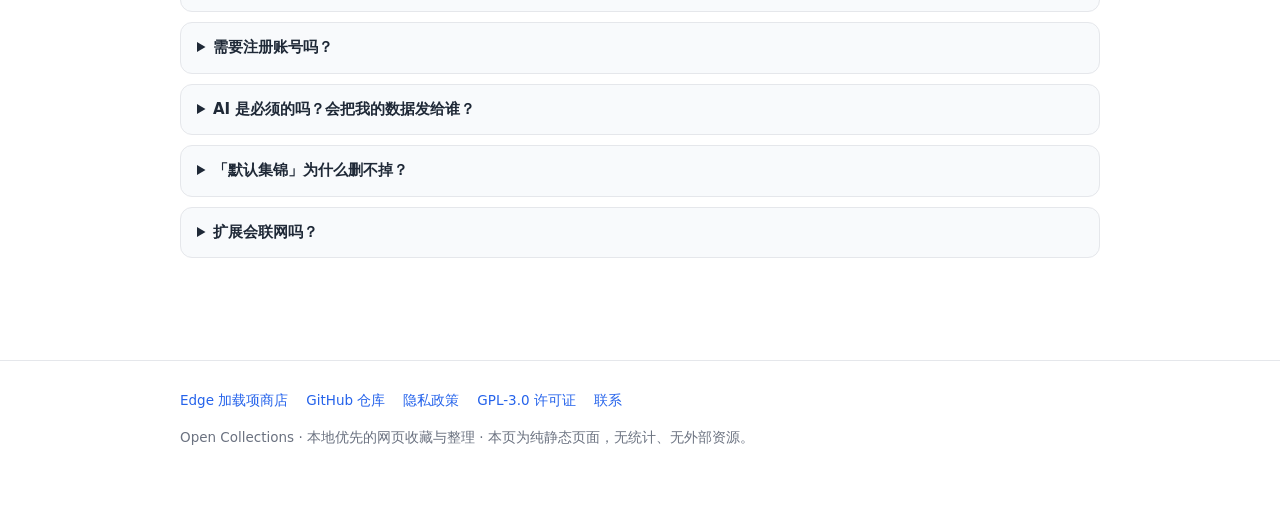
==== commit 7411f933: "fix: 更新文档和配置，添加 Edge 加载项商店链接" ====
--- a/docs/index.html
+++ b/docs/index.html
@@ -51,16 +51,16 @@
     border-bottom: 1px solid var(--line);
   }
   header.site .wrap {
-    display: flex; align-items: center; justify-content: space-between;
+    display: flex; align-items: center; justify-content: space-between; flex-wrap: wrap; gap: 8px 16px;
     padding-top: 10px; padding-bottom: 10px;
   }
   .brand { display: flex; align-items: center; gap: 10px; font-weight: 700; color: var(--fg); white-space: nowrap; }
   .brand:hover { text-decoration: none; }
   .brand-icon { width: 28px; height: 28px; border-radius: 7px; display: block; flex: none; }
-  nav.site { display: flex; gap: 18px; font-size: 14px; }
+  nav.site { display: flex; flex-wrap: wrap; justify-content: flex-end; gap: 18px; font-size: 14px; }
   nav.site a { color: var(--muted); }
   nav.site a:hover { color: var(--accent); text-decoration: none; }
-  @media (max-width: 640px) { nav.site { gap: 12px; font-size: 13px; } }
+  @media (max-width: 640px) { nav.site { gap: 10px 12px; font-size: 13px; } }
 
   /* 首屏 */
   .hero { padding: 64px 0 40px; text-align: center; }
@@ -162,6 +162,7 @@
       <a href="#install">安装</a>
       <a href="#faq">FAQ</a>
       <a href="privacy.html">隐私政策</a>
+      <a href="https://microsoftedge.microsoft.com/addons/detail/open-collections/dcdedbkplgmmgdogcfocoojihnhbaold">Edge 加载项商店</a>
       <a href="https://github.com/SiRan-Dev/Open-Collections">GitHub</a>
     </nav>
   </div>
@@ -173,8 +174,8 @@
       <h1>把散落的网页，收进自己的集锦</h1>
       <p class="tagline">本地优先的网页收藏与整理扩展：收藏页面与摘录、批量收进标签页、可选 AI 粗分类、可选 WebDAV 同步到你自己的服务器。Edge 集锦停了之后，数据依然完全属于你。</p>
       <div class="cta">
-        <a class="btn btn-primary" href="https://github.com/SiRan-Dev/Open-Collections">从 GitHub 获取</a>
-        <a class="btn" href="#install">查看安装步骤</a>
+        <a class="btn btn-primary" href="https://microsoftedge.microsoft.com/addons/detail/open-collections/dcdedbkplgmmgdogcfocoojihnhbaold">从 Edge 加载项安装</a>
+        <a class="btn" href="https://github.com/SiRan-Dev/Open-Collections">从 GitHub 获取</a>
       </div>
       <p class="hero meta">无账号 · 无遥测 · 无远程代码 · GPLv3 开源 · Edge / Chrome（MV3）</p>
       <figure class="hero-shot">
@@ -252,12 +253,14 @@
     <div class="wrap">
       <h2>安装：三步</h2>
       <ol>
-        <li>从 <a href="https://github.com/SiRan-Dev/Open-Collections/releases/latest">Releases</a> 下载发布包 zip</li>
-        <li>打开 <code>chrome://extensions</code>（Edge 为 <code>edge://extensions</code>），开启「开发者模式」，把 zip 文件直接拖入页面即可安装</li>
-        <li>点击工具栏的 Open Collections 图标开始使用</li>
+        <li>打开 <a href="https://microsoftedge.microsoft.com/addons/detail/open-collections/dcdedbkplgmmgdogcfocoojihnhbaold">Edge 加载项商店 · Open Collections</a>，点击「获取」安装</li>
+        <li>在浏览器工具栏的扩展菜单中把 Open Collections 固定到工具栏</li>
+        <li>点击工具栏图标打开侧边栏，开始收藏</li>
       </ol>
-      <p class="lead" style="margin-top:14px">若浏览器不接受拖入，解压 zip 后点「加载已解压的扩展程序」，选择解压出来的文件夹。</p>
-      <p class="lead" style="margin-top:14px">Edge 商店 / Chrome 应用商店上架筹备中，商店版本与仓库一致。</p>
+      <details style="margin-top:16px">
+        <summary>离线 / 开发者安装（拖入 zip 或加载已解压目录）</summary>
+        <p>适用于离线环境、开发者或 Chrome 用户：从 <a href="https://github.com/SiRan-Dev/Open-Collections/releases/latest">Releases</a> 下载 zip，打开 <code>chrome://extensions</code>（Edge 为 <code>edge://extensions</code>），开启「开发者模式」后把 zip 直接拖入页面。若浏览器不接受拖入，解压 zip 后点「加载已解压的扩展程序」，选择解压出来的文件夹。</p>
+      </details>
     </div>
   </section>
 
@@ -307,6 +310,7 @@
 <footer class="site">
   <div class="wrap">
     <div class="links">
+      <a href="https://microsoftedge.microsoft.com/addons/detail/open-collections/dcdedbkplgmmgdogcfocoojihnhbaold">Edge 加载项商店</a>
       <a href="https://github.com/SiRan-Dev/Open-Collections">GitHub 仓库</a>
       <a href="privacy.html">隐私政策</a>
       <a href="https://github.com/SiRan-Dev/Open-Collections/blob/main/LICENSE">GPL-3.0 许可证</a>
